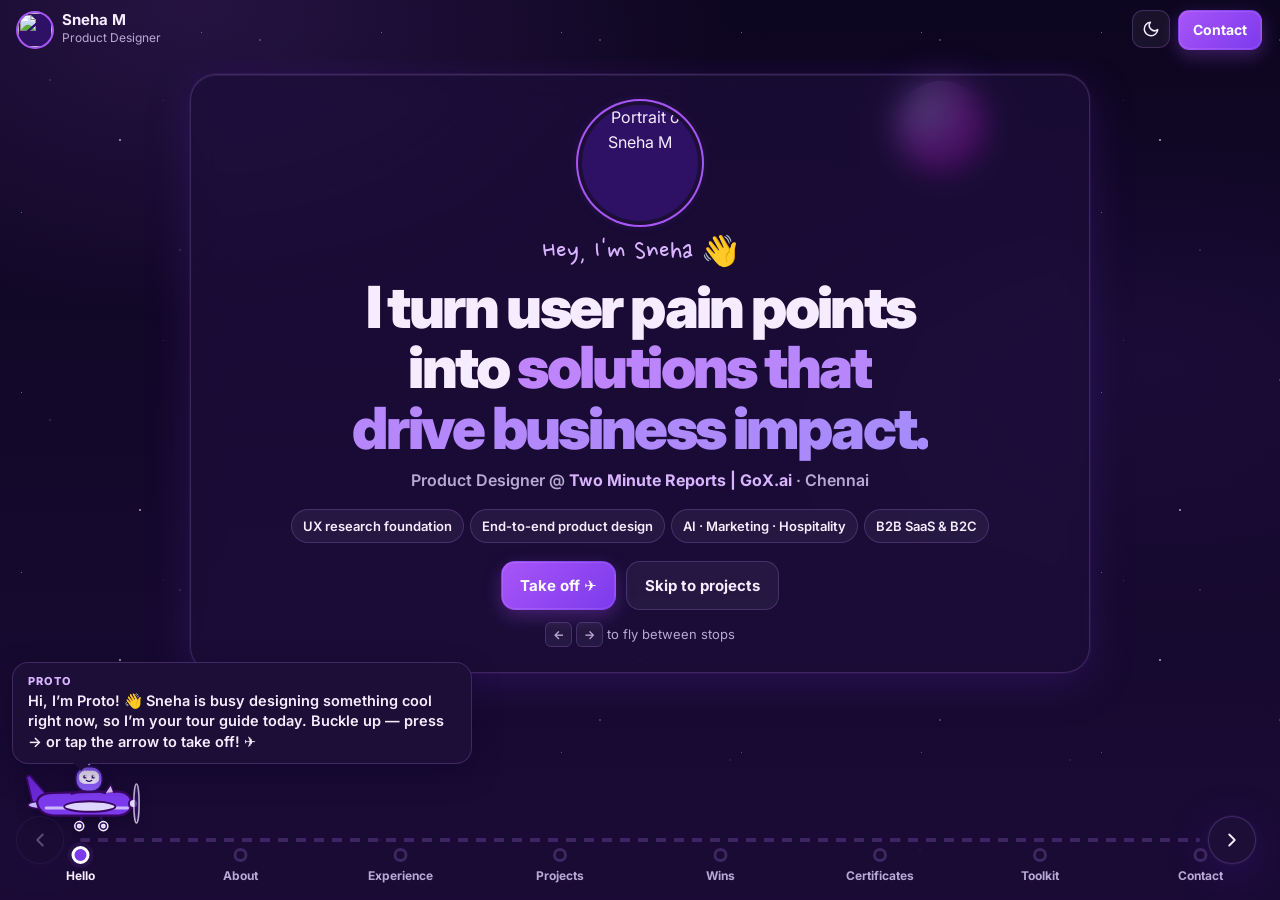
==== index.html @ 5d19bebd "Content refresh: impact headline, crisper About, process, updated metrics - Hello: new headline abou" ====
<!DOCTYPE html>
<html lang="en">
<head>
  <meta charset="UTF-8" />
  <meta name="viewport" content="width=device-width, initial-scale=1.0, viewport-fit=cover" />
  <title>Sneha M | Product Designer</title>
  <meta name="description" content="Sneha M — Product Designer at GoX.ai, Chennai. Turning user pain points into solutions that drive business impact, across B2B SaaS and B2C in AI, marketing and hospitality." />
  <meta name="keywords" content="product designer, ux designer, ux research, portfolio, Sneha M, Chennai" />
  <meta name="theme-color" content="#12072a" />
  <link rel="canonical" href="https://sneha-m.com/" />
  <meta property="og:title" content="Sneha M | Product Designer" />
  <meta property="og:description" content="Hop in — Proto will fly you through Sneha's portfolio." />
  <meta property="og:image" content="https://framerusercontent.com/images/PUOseOOuIhQYyte1bZlqY66GBYo.png" />
  <meta property="og:url" content="https://sneha-m.com/" />
  <link rel="icon" href="data:image/svg+xml,%3Csvg xmlns='http://www.w3.org/2000/svg' viewBox='0 0 64 64'%3E%3Crect width='64' height='64' rx='16' fill='%238b5cf6'/%3E%3Ctext x='50%25' y='54%25' dominant-baseline='middle' text-anchor='middle' font-family='Arial' font-weight='700' font-size='34' fill='white'%3ES%3C/text%3E%3C/svg%3E" />
  <link rel="preconnect" href="https://fonts.googleapis.com" />
  <link rel="preconnect" href="https://fonts.gstatic.com" crossorigin />
  <link href="https://fonts.googleapis.com/css2?family=Inter:wght@400;500;600;700;800;900&family=Nanum+Pen+Script&display=swap" rel="stylesheet" />
  <link rel="stylesheet" href="assets/css/flight.css" />
  <script>document.documentElement.classList.add('js');</script>
  <script src="assets/js/analytics.js"></script>
</head>
<body>
  <svg width="0" height="0" style="position:absolute" aria-hidden="true">
    <!-- Proto's head, used in the cockpit -->
    <symbol id="proto-head" viewBox="0 0 100 92">
      <line x1="50" y1="14" x2="50" y2="4" stroke="#2e1065" stroke-width="4" stroke-linecap="round"/>
      <circle cx="50" cy="5" r="5" fill="#c4b5fd" stroke="#2e1065" stroke-width="2"/>
      <rect x="12" y="14" width="76" height="70" rx="30" fill="#8b5cf6" stroke="#2e1065" stroke-width="4"/>
      <rect x="22" y="26" width="56" height="36" rx="16" fill="#f5edff"/>
      <circle cx="38" cy="43" r="6" fill="#2e1065"/><circle cx="62" cy="43" r="6" fill="#2e1065"/>
      <circle cx="40" cy="41" r="2" fill="#fff"/><circle cx="64" cy="41" r="2" fill="#fff"/>
      <path d="M42 53 Q50 59 58 53" fill="none" stroke="#2e1065" stroke-width="3.5" stroke-linecap="round"/>
      <circle cx="28" cy="54" r="4" fill="#ddd6fe" opacity=".9"/><circle cx="72" cy="54" r="4" fill="#ddd6fe" opacity=".9"/>
    </symbol>
  </svg>

  <header class="top">
    <a class="brand" href="#hello" data-go="0">
      <img src="https://framerusercontent.com/images/PUOseOOuIhQYyte1bZlqY66GBYo.png?scale-down-to=128" alt="" width="34" height="34" />
      <span><b>Sneha M</b><small>Product Designer</small></span>
    </a>
    <div class="top-actions">
      <button class="icon-btn" type="button" id="themeBtn" aria-label="Toggle light mode">
        <svg viewBox="0 0 24 24" aria-hidden="true"><path d="M21 12.8A9 9 0 1 1 11.2 3a7 7 0 0 0 9.8 9.8z"/></svg>
      </button>
      <a class="btn primary small" href="#contact" data-go="7">Contact</a>
    </div>
  </header>

  <!-- Deep-space backdrop: star layers and planets drift at different speeds as the plane travels -->
  <div class="space" aria-hidden="true">
    <div class="stars s1" id="stars1"></div>
    <div class="stars s2" id="stars2"></div>
    <div class="stars s3" id="stars3"></div>
    <div class="planets" id="planets">
      <span class="planet p1"></span><span class="planet p2"><i></i></span><span class="planet p3"></span>
      <span class="planet p4"><i></i></span><span class="planet p5"></span><span class="planet p6"></span>
    </div>
    <div class="warp" id="warp"></div>
  </div>

  <main class="stage" id="stage">
    <div class="slides" id="slides">
      <section class="slide" id="hello" data-label="Hello" data-say="Hi, I’m Proto! 👋 Sneha is busy designing something cool right now, so I’m your tour guide today. Buckle up — press → or tap the arrow to take off! ✈️" aria-label="Introduction">
        <div class="card hero">
          <img class="hero-photo" src="https://framerusercontent.com/images/PUOseOOuIhQYyte1bZlqY66GBYo.png" alt="Portrait of Sneha M" width="132" height="132" />
          <p class="hey">Hey, I'm Sneha 👋</p>
          <h1>I turn user pain points into <span>solutions that drive business impact.</span></h1>
          <p class="role">Product Designer @ <b>Two Minute Reports | GoX.ai</b> · Chennai</p>
          <ul class="chips"><li>UX research foundation</li><li>End-to-end product design</li><li>AI · Marketing · Hospitality</li><li>B2B SaaS &amp; B2C</li></ul>
          <div class="hero-cta">
            <button class="btn primary" type="button" data-go="1">Take off ✈️</button>
            <button class="btn ghost" type="button" data-go="3">Skip to projects</button>
          </div>
          <p class="howto"><kbd>←</kbd> <kbd>→</kbd> to fly between stops</p>
        </div>
      </section>

      <section class="slide" id="about" data-label="About" data-say="Story time! 📖 From a CSE grad to a product designer — here’s how Sneha got here." aria-label="About">
        <div class="card story-card">
          <p class="story-kicker">My story</p>
          <h2 id="h-about">Great products come from truly understanding the people who use them.</h2>
          <ol class="story">
            <li>
              <span class="ch-dot" aria-hidden="true">🎓</span>
              <div class="ch">
                <span class="ch-tag">The foundation · 2017 – 2023</span>
                <h3>Engineering, then the real world</h3>
                <p>I completed my <b>B.E. in Computer Science Engineering</b> at Kamaraj College of Engineering and Technology with an <b>8.25 CGPA</b>, then started my career in cybersecurity at HCL — where I learned stakeholder management, Agile delivery and systems thinking.</p>
                <div class="edu-chip"><b>B.E., Computer Science Engineering</b><span>Kamaraj College of Engineering and Technology · 2017 – 2021 · CGPA 8.25</span></div>
              </div>
            </li>
            <li class="brief">
              <span class="ch-dot" aria-hidden="true">🔍</span>
              <div class="ch">
                <span class="ch-tag">Research first · 2023</span>
                <h3>Understanding people</h3>
                <p>I began my design career in <b>UX research</b>: talking to users, uncovering pain points and learning what drives their decisions.</p>
              </div>
            </li>
            <li class="brief">
              <span class="ch-dot" aria-hidden="true">✏️</span>
              <div class="ch">
                <span class="ch-tag">Into product design · 2024</span>
                <h3>From insights to experiences</h3>
                <p>I wanted to solve the problems I uncovered, so I moved into <b>product design</b>: flows, wireframes, prototypes and continuous validation.</p>
              </div>
            </li>
            <li class="brief">
              <span class="ch-dot" aria-hidden="true">🚀</span>
              <div class="ch">
                <span class="ch-tag">Building &amp; improving · today</span>
                <h3>Finding friction, measuring impact</h3>
                <p>I build products from the ground up and improve existing ones, simplifying workflows and tracking the <b>measurable impact</b>.</p>
              </div>
            </li>
            <li class="grow">
              <span class="ch-dot" aria-hidden="true">🌱</span>
              <div class="ch">
                <span class="ch-tag">Always · still learning &amp; growing</span>
                <h3>Still learning and growing</h3>
                <p>Every project teaches me something new. I keep sharpening my craft through new tools, AI-assisted workflows and certifications — and I'm always curious about what I can learn next.</p>
              </div>
            </li>
            <li class="last brief">
              <span class="ch-dot" aria-hidden="true">🎯</span>
              <div class="ch">
                <span class="ch-tag">What drives me</span>
                <h3>End to end, close to the problem</h3>
                <p>Understanding users deeply, shaping solutions thoughtfully, and seeing ideas through until they become real products.</p>
              </div>
            </li>
          </ol>
          <div class="story-cta">
            <p>If you enjoy building products that solve meaningful problems and put users at the centre, I'd love to connect.</p>
            <button class="btn primary small" type="button" data-go="7">Let's connect →</button>
          </div>
        </div>
      </section>

      <section class="slide" id="experience" data-label="Experience" data-say="From guarding systems in cybersecurity 🛡️ to designing AI products — quite the journey, right? Tap a role to see the details." aria-label="Experience">
        <div class="card">
          <h2 id="h-exp">Experience</h2>
          <ol class="xp">
            <li class="xp-item now">
              <span class="xp-dot" aria-hidden="true"></span>
              <details class="xp-card" open>
                <summary>
                  <span class="xp-when">Oct 2024 – Present · <span data-since="2024-10"></span></span>
                  <b>Product Designer</b>
                  <span class="xp-co">Two Minute Reports | GoX.ai · Full-time</span>
                  <span class="xp-meta">Chennai, Tamil Nadu, India · On-site</span>
                  <span class="xp-sum">Leading design initiatives from research to delivery across multiple AI-powered B2B SaaS and B2C products.</span>
                  <span class="xp-toggle" aria-hidden="true"></span>
                </summary>
                <ul class="xp-list">
                  <li><b>Illustrations AI:</b> Secondary research and competitor analysis to define product direction. Designed the landing page, web app, Figma plugin and marketing creatives, helping ship the product in 5 months.</li>
                  <li><b>AI Report Creator:</b> Led end-to-end design of an AI-powered marketing hub — primary and secondary research, competitor analysis, information architecture, user flows, wireframing, prototyping and iterative testing — to build it from scratch.</li>
                  <li><b>Two Minute Reports:</b> Improved the experience and supported churn reduction through user research, experimentation, bounce-rate analysis and a redesign of the cancellation flow.</li>
                  <li><b>Make Passport Photo:</b> Driving UX strategy by analysing behaviour, drop-offs, friction points and accessibility issues, and running experiments to improve conversion, engagement and error prevention.</li>
                </ul>
                <ul class="chips"><li>User Experience (UX)</li><li>Heuristic Evaluation</li><li>User Research</li><li>Experimentation</li><li>Prototyping</li></ul>
              </details>
            </li>
            <li class="xp-item">
              <span class="xp-dot" aria-hidden="true"></span>
              <details class="xp-card">
                <summary>
                  <span class="xp-when">Sep 2023 – Oct 2024 · 1 yr 2 mos</span>
                  <b>Lucify</b>
                  <span class="xp-co">2 roles · Hospitality SaaS</span>
                  <span class="xp-meta">Delhi, India · Remote</span>
                  <span class="xp-sum">Grew from UX Researcher Intern to UX Designer, shaping the product from the ground up.</span>
                  <span class="xp-toggle" aria-hidden="true"></span>
                </summary>
                <div class="xp-role">
                  <p class="xp-role-h"><b>UX Designer</b> · Full-time · Jan 2024 – Oct 2024 · 10 mos</p>
                  <ul class="xp-list">
                    <li>Conducted primary and secondary research, documented findings, and created user flows, information architecture, and high-fidelity wireframes and prototypes.</li>
                    <li>Developed a design system for the product, ensuring consistency and scalability.</li>
                    <li>Redesigned the website, including motion design animations, to enhance engagement.</li>
                  </ul>
                </div>
                <div class="xp-role">
                  <p class="xp-role-h"><b>UX Researcher Intern</b> · Internship · Sep 2023 – Jan 2024 · 5 mos</p>
                  <ul class="xp-list">
                    <li>Conducted secondary research, user interviews and competitor analysis to uncover user needs, pain points and market trends, and synthesised findings into actionable insights.</li>
                    <li>Developed user flows and information architecture for intuitive navigation.</li>
                    <li>Designed low- and high-fidelity wireframes and interactive Figma prototypes to communicate concepts to stakeholders.</li>
                    <li>Collaborated with developers and product managers to align user needs with technical feasibility and business goals.</li>
                  </ul>
                </div>
                <ul class="chips"><li>User Experience (UX)</li><li>Heuristic Evaluation</li><li>Design Systems</li><li>Motion Design</li><li>User Interviews</li></ul>
              </details>
            </li>
            <li class="xp-item">
              <span class="xp-dot" aria-hidden="true"></span>
              <details class="xp-card">
                <summary>
                  <span class="xp-when">Nov 2021 – Jan 2023 · 1 yr 3 mos</span>
                  <b>Graduate Engineer Trainee</b>
                  <span class="xp-co">HCL Technologies · Full-time</span>
                  <span class="xp-meta">Chennai, Tamil Nadu, India · Hybrid</span>
                  <span class="xp-sum">Cybersecurity risk management, project execution and stakeholder communication for on-time delivery.</span>
                  <span class="xp-toggle" aria-hidden="true"></span>
                </summary>
                <ul class="xp-list">
                  <li>Managed and mitigated cybersecurity risks in OT environments using Microsoft Defender for IoT, improving system resilience.</li>
                  <li>Collaborated with clients, stakeholders and internal teams for seamless delivery in fast-paced settings.</li>
                  <li>Analysed and resolved complex security incidents alongside senior colleagues.</li>
                  <li>Oversaw ServiceNow ticketing, prioritising tasks to meet tight deadlines.</li>
                  <li>Wrote documentation and applied Agile practices to streamline processes and boost team efficiency.</li>
                </ul>
                <ul class="chips"><li>Agile Project Management</li><li>Collaboration</li><li>Stakeholder Management</li></ul>
              </details>
            </li>
          </ol>
        </div>
      </section>

      <section class="slide" id="projects" data-label="Projects" data-say="My favourite stop! 😍 Here’s how she works — then dive into her case studies on churn, conversion and upsell. More of her work is on Behance below." aria-label="Projects">
        <div class="card wide">
          
          <h2 id="h-proj">Projects</h2>
          <section class="process" aria-labelledby="h-proc">
            <h3 id="h-proc">How I work</h3>
            <ol class="proc">
              <li><span class="pn">1</span><b>Discover</b><small>Research and data to find the real pain points</small></li>
              <li><span class="pn">2</span><b>Define</b><small>Frame the problem and the metric that proves success</small></li>
              <li><span class="pn">3</span><b>Ideate &amp; iterate</b><small>Explore directions, test and refine</small></li>
              <li><span class="pn">4</span><b>Design &amp; prototype</b><small>The final flows, ready to ship</small></li>
              <li><span class="pn">5</span><b>Measure</b><small>Track the metric after launch</small></li>
              <li><span class="pn">6</span><b>Improve</b><small>Learn from the data and iterate</small></li>
            </ol>
            <p class="proc-loop" aria-hidden="true">↺ and repeat — every launch feeds the next discovery</p>
          </section>
          <h3 class="cs-h">Case studies</h3>
          <a class="feature" href="work/cancellation-flow.html">
            <span class="f-badge">Case study</span>
            <span class="f-art" aria-hidden="true"><span class="f-old"><i>1</i><i>2</i><i>3</i><i>4</i></span><span class="f-arrow">→</span><span class="f-new">✓</span></span>
            <span class="f-txt">
              <small>Two Minute Reports · Churn Prevention · Cancellation Flow</small>
              <b>How I turned a frustrating support-led cancellation into a self-serve experience</b>
              <span>Analysed feedback from 500+ cancelled users, found 8 churn drivers, and designed an in-app flow that learns why people leave.</span>
              <em>Read the case study →</em>
            </span>
          </a>
          <a class="feature" href="work/paid-conversion.html">
            <span class="f-badge">Case study</span>
            <span class="f-art pc" aria-hidden="true"><span class="f-pct">&lt;1%</span><span class="f-arrow">→</span><span class="f-new big">6%</span></span>
            <span class="f-txt">
              <small>MakePassportPhoto · Conversion Optimisation · Pricing &amp; Plan Selection</small>
              <b>How I redesigned plan selection so more users choose the paid plan over free</b>
              <span>Paid plan selection grew from &lt;1% to 6% and paid conversion from &lt;1% to &gt;2%, by making the paid plan's value visible at the moment of choice.</span>
              <em>Read the case study →</em>
            </span>
          </a>
          <a class="feature" href="work/download-upsell.html">
            <span class="f-badge">Case study</span>
            <span class="f-art du" aria-hidden="true"><span class="f-dl">⬇</span><span class="f-arrow">+</span><span class="f-lockbox">🔒</span></span>
            <span class="f-txt">
              <small>MakePassportPhoto · Conversion Optimisation · Upsell Design</small>
              <b>How I turned a passive download page into a high-intent upgrade moment</b>
              <span>Only 2.36% of engaged free users clicked to upgrade. I put the download first and showed the paid result — clicks rose to 6.15%.</span>
              <em>Read the case study →</em>
            </span>
          </a>
          <section class="behance" aria-labelledby="h-be">
            <div class="be-head">
              <div><span class="be-badge">Bē</span><h3 id="h-be">More work on Behance</h3><p>Case studies, landing pages and design explorations.</p></div>
              <a class="btn ghost small" href="https://www.behance.net/sneha_m14" target="_blank" rel="noopener">View profile ↗</a>
            </div>
            <div class="shots" id="shots"></div>
          </section>
        </div>
      </section>

      <section class="slide" id="achievements" data-label="Wins" data-say="Shh… she won't brag, so I will. 🏆" aria-label="Wins">
        <div class="card">
          
          <h2 id="h-ach">Achievements</h2>
          <div class="wins">
            <a href="https://www.linkedin.com/posts/sneha14m_opentonewopportunities-designhackathon-uiuxdesign-activity-7080409624671129600-iFkI" target="_blank" rel="noopener"><span class="trophy" aria-hidden="true">🥇</span><b>Winner — Design Hackathon</b><small>Nobel Transformation Hub ↗</small></a>
            <a href="https://drive.google.com/file/d/1BfENFpgX8q5tZxBSlgYKuOjqqmGcrwW2/view" target="_blank" rel="noopener"><span class="trophy" aria-hidden="true">🎨</span><b>Winner — Graphic Design Competition</b><small>Adetive Solutions Pvt. Ltd. ↗</small></a>
          </div>
        </div>
      </section>

      <section class="slide" id="certifications" data-label="Certificates" data-say="She collects certificates like I collect flight miles 📜 — all <b>9</b> are real, tap to check!" aria-label="Certificates">
        <div class="card">
          
          <h2 id="h-cert">Certifications</h2>
          <ul class="certs">
            <li><a style="--c:#0f62fe" href="https://www.credly.com/badges/405c08e3-d6cc-433b-9f37-c1b3c0017074/public_url" target="_blank" rel="noopener"><b>IBM</b><span>Enterprise Design Thinking — Team Essentials for AI</span><small>IBM · Aug 2024</small></a></li>
            <li><a style="--c:#0f62fe" href="https://www.credly.com/badges/6e40f5f9-d671-4f6c-aac5-d0db50a27cfe/linked_in_profile" target="_blank" rel="noopener"><b>IBM</b><span>Enterprise Design Thinking Practitioner</span><small>IBM · Jun 2024</small></a></li>
            <li><a style="--c:#34a853" href="https://www.coursera.org/account/accomplishments/specialization/certificate/4QNXCMT67CFF" target="_blank" rel="noopener"><b>G</b><span>Google UX Design Specialization</span><small>Coursera · Nov 2023</small></a></li>
            <li><a style="--c:#0056d2" href="https://www.coursera.org/account/accomplishments/certificate/6UJFZ3ZKRK7Z" target="_blank" rel="noopener"><b>AI</b><span>Introduction to Generative AI</span><small>Coursera · Nov 2023</small></a></li>
            <li><a style="--c:#ff6a3d" href="https://adplist.org/certifications/122568" target="_blank" rel="noopener"><b>AD</b><span>1 Mentorship Session</span><small>ADPList · Jul 2023</small></a></li>
            <li><a style="--c:#a435f0" href="https://www.udemy.com/certificate/UC-73b4b8dd-8c0a-415d-bbcc-4756e2c7f88c/" target="_blank" rel="noopener"><b>U</b><span>Motion Design with Figma</span><small>Udemy · May 2023</small></a></li>
            <li><a style="--c:#7d00ff" href="https://www.futurelearn.com/certificates/cf6zq7b" target="_blank" rel="noopener"><b>Ac</b><span>Digital Skills: User Experience</span><small>Accenture · Apr 2023</small></a></li>
            <li><a style="--c:#00a86b" href="https://api.growthschool.io/certificate/b1b756e5-8ae5-4a67-881c-f662fd1d6c5b" target="_blank" rel="noopener"><b>GS</b><span>UX Design Kickstarter Workshop</span><small>GrowthSchool · Jan 2023</small></a></li>
            <li><a style="--c:#008bdc" href="https://trainings.internshala.com/s/v/2368668/5af15928" target="_blank" rel="noopener"><b>IS</b><span>UI/UX Design</span><small>Internshala</small></a></li>
          </ul>
        </div>
      </section>

      <section class="slide" id="toolkit" data-label="Toolkit" data-say="Here's her toolbox 🧰 — the gear behind every design." aria-label="Toolkit">
        <div class="card">
          
          <h2 id="h-tool">Skills &amp; tools</h2>
          <ul class="tools">
            <li style="--c:#a259ff"><b>Fi</b>Figma</li><li style="--c:#ff7262"><b>Fj</b>FigJam</li><li style="--c:#ff61f6"><b>Xd</b>Adobe XD</li><li style="--c:#cc3131"><b>Bq</b>Balsamiq</li>
            <li style="--c:#31a8ff"><b>Ps</b>Photoshop</li><li style="--c:#f5b300"><b>Mi</b>Miro</li><li style="--c:#2684ff"><b>Ji</b>Jira</li><li style="--c:#222"><b>v0</b>v0</li><li style="--c:#d97757"><b>Cl</b>Claude</li><li style="--c:#1d4aff"><b>Ph</b>PostHog</li>
          </ul>
          <div class="skills">
            <div><span>Research</span><ul class="chips"><li>User research</li><li>Interviews</li><li>Competitor analysis</li><li>Heuristic evaluation</li><li>Usability testing</li><li>Behaviour analysis</li><li>Experimentation</li></ul></div>
            <div><span>Design</span><ul class="chips"><li>Information architecture</li><li>User flows</li><li>Wireframing</li><li>Prototyping</li><li>Design systems</li><li>Motion design</li><li>Accessibility</li></ul></div>
            <div><span>Process</span><ul class="chips"><li>Design thinking</li><li>Agile</li><li>Lean UX</li></ul></div>
          </div>
        </div>
      </section>

      <section class="slide" id="contact" data-label="Contact" data-say="Liked the flight? Drop her a line 👇 She’d love to hear what you’re building — and how she can help make it better 💜" aria-label="Contact">
        <div class="card contact">
          
          <h2 id="h-contact">Let's build something meaningful</h2>
          <p class="c-lead">If you enjoy building products that solve meaningful problems and put users at the centre, Sneha would love to connect.</p>
          <a class="mail" href="mailto:snehauxdesigner@gmail.com">snehauxdesigner@gmail.com</a>
          <div class="c-actions">
            <a class="btn primary" href="mailto:snehauxdesigner@gmail.com?subject=Hi%20Sneha%20%E2%80%94%20from%20your%20portfolio">Send an email</a>
            <button class="btn ghost" type="button" data-copy="snehauxdesigner@gmail.com">Copy email</button>
          </div>
          <ul class="socials">
            <li><a href="https://www.linkedin.com/in/sneha14m/" target="_blank" rel="noopener" style="--b:#0a66c2"><svg class="si" viewBox="0 0 24 24" aria-hidden="true"><path d="M4.98 3.5a2.5 2.5 0 1 1 0 5 2.5 2.5 0 0 1 0-5zM3 9h4v12H3zM9 9h3.8v1.7h.05c.53-1 1.84-2.05 3.78-2.05 4.05 0 4.8 2.66 4.8 6.12V21h-4v-5.5c0-1.31-.02-3-1.83-3-1.83 0-2.11 1.43-2.11 2.9V21H9z"/></svg>LinkedIn</a></li>
            <li><a href="https://www.behance.net/sneha_m14" target="_blank" rel="noopener" style="--b:#1769ff"><svg class="si" viewBox="0 0 24 24" aria-hidden="true"><path d="M8.2 11.3c.9-.4 1.5-1.2 1.5-2.4C9.7 6.6 8 6 6 6H1v12h5.2c2.1 0 4.1-1 4.1-3.4 0-1.5-.7-2.7-2.1-3.3zM3.3 8h2.3c.9 0 1.7.3 1.7 1.3s-.6 1.4-1.6 1.4H3.3zm2.5 8H3.3v-3.3h2.6c1 0 1.8.4 1.8 1.6 0 1.3-.9 1.7-1.9 1.7zM15 6.5h5v1.3h-5zm2.6 2.9c-2.6 0-4.4 1.9-4.4 4.5 0 2.7 1.7 4.5 4.4 4.5 2 0 3.4-.9 4-2.9h-2.1c-.2.7-1.1 1.1-1.8 1.1-1.4 0-2.1-.7-2.1-2.1h6.1c.1-2.8-1.4-5.1-4.1-5.1zm-2 3.6c.1-1.1.8-1.8 1.9-1.8 1.1 0 1.7.7 1.8 1.8z"/></svg>Behance</a></li>
            <li><a href="https://medium.com/@snehauxdesigner" target="_blank" rel="noopener" style="--b:#000000"><svg class="si" viewBox="0 0 24 24" aria-hidden="true"><path d="M13.5 12c0 3.6-2.9 6.5-6.5 6.5S.5 15.6.5 12 3.4 5.5 7 5.5s6.5 2.9 6.5 6.5zm7.1 0c0 3.4-1.5 6.1-3.3 6.1S14 15.4 14 12s1.5-6.1 3.3-6.1 3.3 2.7 3.3 6.1zM23.5 12c0 3-.5 5.5-1.2 5.5S21.1 15 21.1 12s.5-5.5 1.2-5.5 1.2 2.5 1.2 5.5z"/></svg>Medium</a></li>
            <li><a href="https://x.com/Sneha_m_ux" target="_blank" rel="noopener" style="--b:#000000"><svg class="si" viewBox="0 0 24 24" aria-hidden="true"><path d="M17.8 3h3.3l-7.2 8.2L22.4 21h-6.6l-5.2-6.8L4.6 21H1.3l7.7-8.8L.9 3h6.8l4.7 6.2zm-1.2 16h1.8L7.5 4.9H5.5z"/></svg>X</a></li>
            <li><a href="https://www.instagram.com/sne_deshine/" target="_blank" rel="noopener" style="--b:#e1306c"><svg class="si" viewBox="0 0 24 24" aria-hidden="true"><path d="M12 7a5 5 0 1 0 0 10 5 5 0 0 0 0-10zm0 8.2a3.2 3.2 0 1 1 0-6.4 3.2 3.2 0 0 1 0 6.4zM17.3 5.5a1.2 1.2 0 1 0 0 2.4 1.2 1.2 0 0 0 0-2.4zM12 2c-2.7 0-3 0-4.1.1C4.3 2.2 2.2 4.3 2.1 7.9 2 9 2 9.3 2 12s0 3 .1 4.1c.1 3.6 2.2 5.7 5.8 5.8 1.1.1 1.4.1 4.1.1s3 0 4.1-.1c3.6-.1 5.7-2.2 5.8-5.8.1-1.1.1-1.4.1-4.1s0-3-.1-4.1c-.1-3.6-2.2-5.7-5.8-5.8C15 2 14.7 2 12 2zm0 1.8c2.7 0 3 0 4 .1 2.6.1 3.9 1.4 4 4 .1 1 .1 1.3.1 4s0 3-.1 4c-.1 2.6-1.4 3.9-4 4-1 .1-1.3.1-4 .1s-3 0-4-.1c-2.6-.1-3.9-1.4-4-4-.1-1-.1-1.3-.1-4s0-3 .1-4c.1-2.6 1.4-3.9 4-4 1-.1 1.3-.1 4-.1z"/></svg>Instagram</a></li>
          </ul>
        </div>
      </section>
    </div>
  </main>

  <!-- Flight route: replaces the top navigation -->
  <nav class="flight" aria-label="Portfolio stops">
    <div class="bubble" id="bubble" aria-live="polite"></div>
    <button class="arrow prev" type="button" id="prevBtn" aria-label="Fly to the previous stop">
      <svg viewBox="0 0 24 24" aria-hidden="true"><path d="M15 6l-6 6 6 6"/></svg>
    </button>
    <div class="route" id="route">
      <div class="line" aria-hidden="true"><i id="progress"></i></div>
      <ol class="stops" id="stops"></ol>
      <div class="plane" id="plane" aria-hidden="true">
        <div class="plane-body"><div class="plane-tilt" id="planeTilt">
          <svg class="plane-svg" viewBox="0 0 170 100">
            <!-- contrail -->
            <path class="trail-line" d="M4 62 H30" />
            <!-- tail fin + stabiliser -->
            <path d="M22 60 L14 26 Q14 22 19 23 L44 52 Z" fill="#6d28d9" stroke="#3b0764" stroke-width="2.5" stroke-linejoin="round"/>
            <ellipse cx="34" cy="62" rx="18" ry="5" fill="#c4b5fd" stroke="#3b0764" stroke-width="2"/>
            <!-- wheels -->
            <path d="M88 76 L84 88 M112 76 L116 88" stroke="#2e1065" stroke-width="3" stroke-linecap="round"/>
            <circle cx="84" cy="90" r="6" fill="#2e1065"/><circle cx="116" cy="90" r="6" fill="#2e1065"/>
            <circle cx="84" cy="90" r="2.2" fill="#c4b5fd"/><circle cx="116" cy="90" r="2.2" fill="#c4b5fd"/>
            <!-- fuselage -->
            <path d="M28 58 Q30 46 50 46 L132 44 Q152 44 154 60 Q152 76 132 76 L50 76 Q30 74 28 58 Z" fill="#7c3aed" stroke="#3b0764" stroke-width="3"/>
            <path d="M40 66 L148 66" stroke="#ddd6fe" stroke-width="4" stroke-linecap="round" opacity=".8"/>
            <!-- cockpit opening -->
            <path d="M74 47 Q96 38 118 46" fill="none" stroke="#3b0764" stroke-width="3" stroke-linecap="round"/>
            <!-- Proto pokes out of the cockpit -->
            <svg x="74" y="4" width="46" height="44"><use href="#proto-head"/></svg>
            <!-- windscreen -->
            <path d="M118 46 L126 34 L130 45" fill="#e9d5ff" stroke="#3b0764" stroke-width="2.2" stroke-linejoin="round" opacity=".9"/>
            <!-- wing -->
            <ellipse cx="98" cy="64" rx="34" ry="7" fill="#ddd6fe" stroke="#3b0764" stroke-width="2.5"/>
            <!-- nose + propeller -->
            <circle cx="156" cy="60" r="6" fill="#ddd6fe" stroke="#3b0764" stroke-width="2.5"/>
            <g class="prop"><ellipse cx="160" cy="60" rx="3.5" ry="26" fill="#2e1065" opacity=".75"/></g>
          </svg>
        </div></div>
      </div>
    </div>
    <button class="arrow next" type="button" id="nextBtn" aria-label="Fly to the next stop">
      <svg viewBox="0 0 24 24" aria-hidden="true"><path d="M9 6l6 6-6 6"/></svg>
    </button>
  </nav>

  <div class="toast" id="toast" role="status" aria-live="polite"></div>
  <script src="assets/js/flight.js"></script>
</body>
</html>
---- assets/css/flight.css ----
/* ==========================================================================
   Sneha M — "Fly with Proto" portfolio
   ========================================================================== */

/* Glowing purple night theme (default) */
:root {
  --bg: #0d0620;
  --bg-2: #1a0b35;
  --panel: rgba(28, 14, 54, .72);
  --panel-solid: #1c0e36;
  --soft: rgba(255, 255, 255, .05);
  --ink: #f5edff;
  --muted: #b9a7d6;
  --line: rgba(192, 132, 252, .22);
  --accent: #a855f7;
  --accent-2: #7c3aed;
  --accent-ink: #d8b4fe;
  --glow: rgba(168, 85, 247, .3);
  --glow-soft: rgba(168, 85, 247, .09);
  --asphalt: #1b1030;
  --asphalt-edge: #a855f7;
  --dash: #e9d5ff;
  --trail: #c4b5fd;
  --speech-bg: rgba(168, 85, 247, .16);
  --speech-ink: #f3e8ff;
  --sign-bg: linear-gradient(135deg, #7c3aed, #6d28d9);
  --win-bg: linear-gradient(160deg, rgba(124, 58, 237, .2), rgba(255,255,255,.04));
  --photo-bg: #2e1065;
  --stars: rgba(233, 213, 255, .55);
  --shadow: 0 0 0 1px rgba(192, 132, 252, .06), 0 10px 40px rgba(76, 29, 149, .35);
  --shadow-lg: 0 24px 70px rgba(76, 29, 149, .55);
  --chrome: rgba(16, 7, 36, .72);
  --hand: "Nanum Pen Script", "Comic Sans MS", cursive;
  --ease: cubic-bezier(.2, .8, .2, 1);
  --spring: cubic-bezier(.34, 1.56, .64, 1);
  --top: 60px;
  --flight: 168px;
  color-scheme: dark;
}
/* Lavender daylight variant (theme toggle) */
:root[data-theme="light"] {
  --bg: #f6f0ff; --bg-2: #ede2ff; --panel: rgba(255, 255, 255, .82); --panel-solid: #ffffff; --soft: rgba(124, 58, 237, .05);
  --ink: #1e0b3a; --muted: #6b5a86; --line: rgba(124, 58, 237, .18); --accent: #8b5cf6; --accent-2: #7c3aed; --accent-ink: #6d28d9;
  --glow: rgba(139, 92, 246, .22); --glow-soft: rgba(139, 92, 246, .07);
  --asphalt: #2a1748; --asphalt-edge: #c4b5fd; --dash: #f3e8ff; --trail: #a78bfa;
  --speech-bg: #f3e8ff; --speech-ink: #3b0764; --win-bg: linear-gradient(160deg, #ede9fe, rgba(255,255,255,.6));
  --photo-bg: #ede9fe; --stars: rgba(139, 92, 246, .25);
  --shadow: 0 1px 2px rgba(76, 29, 149, .06), 0 10px 30px rgba(76, 29, 149, .12); --shadow-lg: 0 24px 60px rgba(76, 29, 149, .2);
  --chrome: rgba(250, 245, 255, .82); color-scheme: light;
}


* { box-sizing: border-box; }
[hidden] { display: none !important; }
html, body { margin: 0; height: 100%; }
body {
  color: var(--ink); font-family: Inter, system-ui, -apple-system, "Segoe UI", sans-serif; font-size: 16px; line-height: 1.55;
  -webkit-font-smoothing: antialiased; overflow: hidden;
  background:
    radial-gradient(1.2px 1.2px at 12% 18%, var(--stars), transparent 60%) 0 0 / 180px 180px,
    radial-gradient(1px 1px at 68% 42%, var(--stars), transparent 60%) 0 0 / 240px 240px,
    radial-gradient(60% 50% at 15% 0%, rgba(168, 85, 247, .16), transparent 70%),
    radial-gradient(50% 40% at 90% 40%, rgba(124, 58, 237, .08), transparent 70%),
    linear-gradient(180deg, var(--bg), var(--bg-2));
}
img { display: block; max-width: 100%; }
a { color: inherit; }
button { font: inherit; color: inherit; }
h1, h2, p { margin: 0; }
ul, ol { margin: 0; padding: 0; list-style: none; }
svg { width: 18px; height: 18px; fill: none; stroke: currentColor; stroke-width: 2; stroke-linecap: round; stroke-linejoin: round; flex: none; }
kbd { font: 700 12px/1 Inter, sans-serif; padding: 4px 7px; border-radius: 6px; border: 1px solid var(--line); background: var(--soft); }
:focus-visible { outline: 3px solid #c4b5fd; outline-offset: 3px; border-radius: 10px; }

.btn {
  display: inline-flex; align-items: center; justify-content: center; gap: 8px; text-decoration: none; cursor: pointer;
  font-weight: 700; font-size: 15px; padding: 12px 18px; border-radius: 14px; border: 1px solid transparent;
  transition: transform .2s var(--spring), box-shadow .2s, background .2s;
}
.btn:hover { transform: translateY(-2px); }
.btn.primary { background: linear-gradient(135deg, var(--accent), var(--accent-2)); color: #fff; box-shadow: 0 0 0 1px rgba(255,255,255,.1) inset, 0 6px 18px var(--glow); }
.btn.ghost { background: var(--soft); border-color: var(--line); }
.btn.ghost:hover { border-color: var(--accent); }
.btn.small { font-size: 14px; padding: 8px 14px; border-radius: 11px; }
.icon-btn { width: 38px; height: 38px; border-radius: 11px; border: 1px solid var(--line); background: var(--soft); display: grid; place-items: center; cursor: pointer; }

/* ---------- Header ---------- */
.top {
  position: fixed; inset: 0 0 auto; z-index: 30; height: var(--top); padding: 0 18px;
  display: flex; align-items: center; justify-content: space-between; gap: 12px;
}
.brand { display: flex; align-items: center; gap: 10px; text-decoration: none; }
.brand img { width: 34px; height: 34px; border-radius: 50%; object-fit: cover; background: var(--photo-bg); box-shadow: 0 0 0 2px var(--accent); }
.brand b { display: block; font-size: 15px; line-height: 1.1; }
.brand small { display: block; font-size: 12px; color: var(--muted); }
.top-actions { display: flex; gap: 8px; }

/* ---------- Space ---------- */
.space { position: fixed; inset: 0; z-index: 0; pointer-events: none; overflow: hidden; }
.stars { position: absolute; inset: 0; will-change: background-position; }
.s1 { background-image:
  radial-gradient(1px 1px at 20px 30px, var(--stars), transparent 70%), radial-gradient(1px 1px at 140px 90px, var(--stars), transparent 70%),
  radial-gradient(1px 1px at 80px 160px, var(--stars), transparent 70%), radial-gradient(1px 1px at 190px 200px, var(--stars), transparent 70%);
  background-size: 220px 220px; opacity: .55; }
.s2 { background-image:
  radial-gradient(1.5px 1.5px at 50px 80px, var(--stars), transparent 70%), radial-gradient(1.5px 1.5px at 260px 40px, #ddd6fe, transparent 70%),
  radial-gradient(1.5px 1.5px at 180px 250px, var(--stars), transparent 70%);
  background-size: 340px 340px; opacity: .75; }
.s3 { background-image:
  radial-gradient(2px 2px at 120px 140px, #fff, transparent 70%), radial-gradient(2.2px 2.2px at 400px 330px, #e9d5ff, transparent 70%);
  background-size: 520px 520px; }
.s3::after { content: ""; position: absolute; inset: 0; background: inherit; background-position: 260px 180px; animation: twinkle 3.2s ease-in-out infinite; }
@keyframes twinkle { 50% { opacity: .2; } }
.planets { position: absolute; left: 0; top: 0; bottom: 0; width: 1px; will-change: transform; }
.planet { position: absolute; border-radius: 50%; }
.planet i { position: absolute; left: -38%; right: -38%; top: 44%; height: 14%; border-radius: 50%; border: 2px solid rgba(240, 171, 252, .45); transform: rotate(-16deg); }
.p1 { left: 70vw; top: 9%; width: 90px; height: 90px; background: radial-gradient(circle at 32% 30%, #c4b5fd, #a21caf 60%, #4a044e); box-shadow: 0 0 40px rgba(139, 92, 246, .25); }
.p2 { left: 150vw; top: 62%; width: 54px; height: 54px; background: radial-gradient(circle at 30% 30%, #c4b5fd, #6d28d9 65%, #2e1065); }
.p3 { left: 235vw; top: 14%; width: 26px; height: 26px; background: radial-gradient(circle at 30% 30%, #ddd6fe, #8b5cf6 70%); box-shadow: 0 0 18px rgba(196, 181, 253, .35); }
.p4 { left: 330vw; top: 18%; width: 120px; height: 120px; background: radial-gradient(circle at 30% 30%, #a5b4fc, #4338ca 62%, #1e1b4b); }
.p5 { left: 420vw; top: 66%; width: 40px; height: 40px; background: radial-gradient(circle at 30% 30%, #ddd6fe, #6d28d9 70%, #500724); }
.p6 { left: 520vw; top: 10%; width: 70px; height: 70px; background: radial-gradient(circle at 30% 30%, #c4b5fd, #5b21b6 65%, #1e0b3a); }
.warp { position: absolute; inset: 0; opacity: 0; background: repeating-linear-gradient(0deg, transparent 0 22px, rgba(233, 213, 255, .18) 22px 23px, transparent 23px 61px); mask-image: linear-gradient(90deg, transparent, #000 20%, #000 80%, transparent); -webkit-mask-image: linear-gradient(90deg, transparent, #000 20%, #000 80%, transparent); }
:root[data-theme="light"] .planet { opacity: .55; }
:root[data-theme="light"] .warp { background: repeating-linear-gradient(0deg, transparent 0 22px, rgba(124, 58, 237, .14) 22px 23px, transparent 23px 61px); }

/* ---------- Stage & slides ---------- */
.stage { position: fixed; z-index: 1; left: 0; right: 0; top: var(--top); bottom: var(--flight); }
.stage { overflow: hidden; touch-action: pan-y; }
/* All sections sit side by side in one horizontal world; the camera glides along it. */
.slides { position: relative; height: 100%; will-change: transform; }
.slide {
  position: absolute; top: 0; bottom: 0; left: calc(var(--k) * 100vw); width: 100vw; display: flex; justify-content: center; align-items: flex-start;
  padding: 14px 18px 96px; overflow-y: auto; overscroll-behavior: contain; scrollbar-width: thin; scrollbar-color: var(--line) transparent;
}
.slide > .card { margin: auto 0; }
.card {
  position: relative; width: min(900px, 100%); background: var(--panel); border: 1px solid var(--line); border-radius: 26px;
  padding: 26px 28px 28px; box-shadow: var(--shadow), inset 0 1px 0 rgba(255,255,255,.06);
  backdrop-filter: blur(14px) saturate(140%); -webkit-backdrop-filter: blur(14px) saturate(140%);
}
.card h2 { font-size: clamp(26px, 3.4vw, 36px); letter-spacing: -.03em; margin: 0 0 14px; width: fit-content;
  background: linear-gradient(90deg, var(--ink), var(--accent-ink)); -webkit-background-clip: text; background-clip: text; color: transparent; }
.chips { display: flex; flex-wrap: wrap; gap: 6px; }
.chips li { font-size: 13px; font-weight: 600; padding: 6px 11px; border-radius: 999px; background: var(--soft); border: 1px solid var(--line); }

/* No JS: show every section in a normal scrolling page */
html:not(.js) body { overflow: auto; }
html:not(.js) .stage, html:not(.js) .slides { position: static; }
html:not(.js) .slide { position: static; opacity: 1; visibility: visible; transform: none; overflow: visible; padding: 80px 16px 0; }
html:not(.js) .flight { display: none; }

/* Hero */
.hero { text-align: center; display: grid; justify-items: center; gap: 10px; padding-top: 30px; }
.hero-photo { width: 116px; height: 116px; border-radius: 50%; object-fit: cover; background: var(--photo-bg); box-shadow: 0 0 0 4px var(--panel-solid), 0 0 0 6px var(--accent), 0 0 14px var(--glow); }
.hey { font-family: var(--hand); font-size: 30px; color: var(--accent-ink); line-height: 1; margin-top: 6px; }
.hero h1 { font-size: clamp(32px, 5.4vw, 58px); line-height: 1.04; letter-spacing: -.045em; font-weight: 900; max-width: 720px; text-wrap: balance; }
.hero h1 span { background: linear-gradient(90deg, #c084fc, #a78bfa); -webkit-background-clip: text; background-clip: text; color: transparent; }
:root[data-theme="light"] .hero h1 span { background: linear-gradient(90deg, #6d28d9, #6d28d9); -webkit-background-clip: text; background-clip: text; }
.role { color: var(--muted); font-weight: 600; }
.role b { color: var(--accent-ink); }
.hero .chips { justify-content: center; margin: 6px 0 8px; }
.hero-cta { display: flex; flex-wrap: wrap; justify-content: center; gap: 10px; }
.howto { color: var(--muted); font-size: 13px; margin-top: 4px; }

/* ---------- Flight route (bottom) ---------- */
.flight {
  position: fixed; z-index: 20; left: 0; right: 0; bottom: 0; height: var(--flight);
  display: grid; grid-template-columns: 56px 1fr 56px; align-items: end; gap: 8px; padding: 0 16px max(14px, env(safe-area-inset-bottom));
  background: linear-gradient(180deg, transparent, color-mix(in srgb, var(--bg-2) 92%, transparent) 45%);
}
.arrow {
  width: 48px; height: 48px; margin-bottom: 22px; border-radius: 50%; border: 1px solid var(--line); cursor: pointer;
  display: grid; place-items: center; background: var(--panel-solid); color: var(--ink);
  box-shadow: var(--shadow); transition: transform .2s var(--spring), background .2s, opacity .2s;
}
.arrow svg { width: 22px; height: 22px; }
.arrow:hover:not(:disabled) { transform: scale(1.08); background: linear-gradient(135deg, var(--accent), var(--accent-2)); color: #fff; }
.arrow:disabled { opacity: .3; cursor: default; }
.arrow.next.nudge { animation: nudge 1.6s ease-in-out infinite; }
@keyframes nudge { 50% { transform: translateX(5px); box-shadow: 0 0 0 6px var(--glow-soft); } }
.route { position: relative; height: 100%; }
.line { position: absolute; left: 0; right: 0; bottom: 44px; height: 4px; border-radius: 4px; background: repeating-linear-gradient(90deg, var(--line) 0 10px, transparent 10px 18px); }
.line i { position: absolute; left: 0; top: 0; bottom: 0; width: 100%; border-radius: 4px; background: linear-gradient(90deg, var(--accent), var(--accent-2)); transform-origin: left; transform: scaleX(0); box-shadow: 0 0 8px var(--glow); }
.stops { position: absolute; left: 0; right: 0; bottom: 0; height: 60px; }
.stop {
  position: absolute; bottom: 0; transform: translateX(-50%); display: grid; justify-items: center; gap: 4px;
  border: 0; background: none; cursor: pointer; padding: 0 2px; color: var(--muted); font-size: 12px; font-weight: 700; white-space: nowrap;
}
.stop i { width: 14px; height: 14px; margin-bottom: 1px; border-radius: 50%; background: var(--bg-2); border: 3px solid var(--line); transition: .3s var(--ease); }
.stop span { transition: color .2s; }
.stop:hover { color: var(--ink); }
.stop.done i { border-color: var(--accent); background: var(--accent); }
.stop.here { color: var(--ink); }
.stop.here i { width: 18px; height: 18px; margin-bottom: -1px; border-color: #fff; background: var(--accent-2); box-shadow: 0 0 0 4px var(--glow-soft); }

/* Plane */
.plane { position: absolute; left: 0; bottom: 52px; width: 0; height: 0; z-index: 2; will-change: transform; }
.plane-body { position: absolute; left: -64px; bottom: 0; width: 128px; height: 76px; transform-origin: 50% 70%; animation: hover 3.2s ease-in-out infinite; }
.plane-tilt { width: 100%; height: 100%; transform-origin: 50% 70%; }
.plane.moving .plane-body { animation-play-state: paused; }
.plane-svg { width: 100%; height: 100%; overflow: visible; filter: drop-shadow(0 6px 6px rgba(10, 0, 30, .35)); transition: transform .35s var(--ease); }
.plane.left .plane-svg { transform: scaleX(-1); }
.prop { transform-origin: 160px 60px; animation: spin .14s linear infinite; }
@keyframes spin { 50% { transform: scaleY(.15); } }
@keyframes hover { 50% { transform: translateY(-2px); } }
.trail-line { stroke: var(--trail); stroke-width: 3; stroke-dasharray: 6 6; opacity: 0; }
.plane.moving .trail-line { opacity: .7; animation: dash .4s linear infinite; }
@keyframes dash { to { stroke-dashoffset: -12; } }

/* Proto's speech bubble */
.bubble {
  position: absolute; z-index: 3; left: 0; bottom: 136px; width: max-content; max-width: min(460px, calc(100vw - 32px));
  padding: 11px 15px; border-radius: 16px; font-size: 14.5px; font-weight: 600; line-height: 1.4;
  background: var(--panel-solid); color: var(--ink); border: 1px solid var(--line); box-shadow: 0 10px 28px rgba(10, 0, 40, .35);
  transition: opacity .3s, transform .4s var(--spring); opacity: 0; transform: translateY(8px) scale(.96);
}
.bubble.show { opacity: 1; transform: none; }
.bubble::after { content: ""; position: absolute; left: var(--tail, 50%); top: 100%; margin-left: -8px; border: 8px solid transparent; border-top-color: var(--panel-solid); }
.bubble b { color: var(--accent-ink); }
.bubble .who { display: block; font-size: 11px; font-weight: 800; letter-spacing: .08em; text-transform: uppercase; color: var(--accent-ink); margin-bottom: 2px; }

.toast { position: fixed; left: 50%; top: 70px; z-index: 90; transform: translate(-50%, -10px); opacity: 0; pointer-events: none; background: linear-gradient(135deg, #7c3aed, #6d28d9); color: #fff; font-weight: 700; font-size: 14px; padding: 10px 16px; border-radius: 12px; box-shadow: 0 8px 24px rgba(20, 0, 60, .35); transition: opacity .3s, transform .3s var(--ease); }
.toast.show { opacity: 1; transform: translate(-50%, 0); }


/* About */
.quote { font-size: clamp(19px, 2.3vw, 23px); font-weight: 800; letter-spacing: -.02em; line-height: 1.3; margin-bottom: 16px; }
.steps { display: grid; grid-template-columns: repeat(3, 1fr); gap: 10px; margin-bottom: 16px; }
.steps li { display: grid; gap: 4px; padding: 14px; border-radius: 18px; background: var(--soft); border: 1px solid var(--line); }
.s-ico { width: 44px; height: 44px; border-radius: 13px; display: grid; place-items: center; font-size: 21px; background: var(--c); margin-bottom: 4px; }
.steps b { font-size: 15.5px; }
.steps small { color: var(--muted); font-size: 13.5px; line-height: 1.4; }

/* Education */
.edu { display: flex; gap: 14px; align-items: center; padding: 16px; border-radius: 18px; background: var(--soft); border: 1px solid var(--line); margin-bottom: 12px; }
.edu-ico { font-size: 34px; }
.edu b { display: block; font-size: 17px; }
.edu span:not(.edu-ico) { display: block; font-weight: 500; }
.edu small { color: var(--muted); }
.medals { display: grid; grid-template-columns: repeat(3, 1fr); gap: 10px; }
.medals li { display: grid; gap: 2px; justify-items: start; padding: 14px; border-radius: 18px; border: 1.5px dashed var(--line); }
.medals span { font-size: 28px; line-height: 1; margin-bottom: 4px; }
.medals b { font-size: 14.5px; line-height: 1.3; }
.medals small { color: var(--muted); font-size: 13px; line-height: 1.35; }

/* Experience */
.jobs { display: grid; gap: 12px; position: relative; padding-left: 26px; }
.jobs::before { content: ""; position: absolute; left: 7px; top: 10px; bottom: 10px; width: 3px; border-radius: 3px; background: repeating-linear-gradient(var(--line) 0 8px, transparent 8px 14px); }
.jobs li { position: relative; display: grid; gap: 1px; padding: 14px 16px; border-radius: 18px; background: var(--soft); border: 1px solid var(--line); }
.jobs li::before { content: ""; position: absolute; left: -26px; top: 18px; width: 17px; height: 17px; border-radius: 50%; background: var(--panel); border: 3px solid var(--muted); }
.jobs li.now::before { background: var(--accent); border-color: var(--accent); box-shadow: 0 0 0 5px color-mix(in srgb, var(--accent) 22%, transparent); }
.jobs li.now { border-color: color-mix(in srgb, var(--accent) 40%, var(--line)); background: linear-gradient(135deg, color-mix(in srgb, var(--accent) 9%, var(--panel)), var(--soft)); }
.when { font-size: 12.5px; font-weight: 800; color: var(--accent-ink); }
.jobs b { font-size: 17px; letter-spacing: -.01em; }
.co { font-weight: 600; font-size: 14.5px; }
.jobs small { color: var(--muted); font-size: 14px; line-height: 1.45; margin-top: 4px; }

/* Projects */
.projects { display: grid; grid-template-columns: 1fr 1fr; gap: 10px; }
.proj { border-radius: 18px; background: var(--soft); border: 1px solid var(--line); overflow: hidden; transition: transform .25s var(--spring), box-shadow .25s, border-color .2s; }
.proj:first-child { grid-column: 1 / -1; }
.proj:hover { transform: translateY(-3px); box-shadow: var(--shadow); border-color: color-mix(in srgb, var(--c1) 45%, var(--line)); }
.proj[open] { border-color: color-mix(in srgb, var(--c1) 45%, var(--line)); box-shadow: var(--shadow); }
.proj summary { list-style: none; cursor: pointer; display: flex; gap: 14px; align-items: center; padding: 12px; }
.proj summary::-webkit-details-marker { display: none; }
.p-art { position: relative; flex: none; width: 84px; height: 84px; border-radius: 16px; overflow: hidden; display: grid; place-items: center; background: linear-gradient(135deg, var(--c1), var(--c2)); box-shadow: 0 8px 18px color-mix(in srgb, var(--c1) 30%, transparent); }
.proj:first-child .p-art { width: 120px; height: 96px; }
.p-txt small { display: block; font-size: 11.5px; font-weight: 800; color: var(--accent-ink); }
.p-txt b { display: block; font-size: 17px; letter-spacing: -.01em; line-height: 1.25; }
.p-txt span { display: block; font-size: 14px; color: var(--muted); line-height: 1.4; }
.p-txt::after { content: "Tap for details ↓"; display: block; margin-top: 4px; font-size: 12.5px; font-weight: 700; color: var(--accent-ink); }
.proj[open] .p-txt::after { content: "Close ↑"; }
.proj ul { display: grid; gap: 5px; padding: 0 16px 16px 112px; color: var(--muted); font-size: 14.5px; animation: drop .35s var(--ease); }
.proj:first-child ul { padding-left: 148px; }
.proj li { position: relative; padding-left: 16px; }
.proj li::before { content: ""; position: absolute; left: 0; top: .6em; width: 7px; height: 7px; border-radius: 50%; background: var(--c1); }
@keyframes drop { from { opacity: 0; transform: translateY(-6px); } }
.bars { display: flex; align-items: end; gap: 5px; width: 60%; height: 55%; }
.bars i { flex: 1; height: var(--h); background: #fff; border-radius: 4px 4px 1px 1px; opacity: .9; }
.bars i:nth-child(odd) { opacity: .55; }
.proj:hover .bars i { animation: wave .9s ease-in-out infinite alternate; }
.proj:hover .bars i:nth-child(2) { animation-delay: .1s; } .proj:hover .bars i:nth-child(3) { animation-delay: .2s; } .proj:hover .bars i:nth-child(4) { animation-delay: .3s; }
@keyframes wave { to { transform: scaleY(.6); transform-origin: bottom; } }
.blob { position: absolute; width: 60%; aspect-ratio: 1; border-radius: 50%; left: -10%; top: -10%; background: radial-gradient(circle at 30% 30%, #c4b5fd, #7c3aed); transition: transform .8s var(--ease); }
.blob.two { left: auto; top: auto; right: -12%; bottom: -14%; width: 50%; background: radial-gradient(circle at 30% 30%, #7ef0ff, #3a7bff); }
.proj:hover .blob { transform: translate(14%, 12%); } .proj:hover .blob.two { transform: translate(-14%, -12%); }
.flow { display: flex; gap: 4px; align-items: center; }
.flow i { width: 18px; height: 18px; border-radius: 6px; background: #fff; font-style: normal; font-size: 11px; display: grid; place-items: center; color: #fff; }
.flow i.h { background: #8b5cf6; animation: beat 1.4s ease-in-out infinite; }
@keyframes beat { 15% { transform: scale(1.2); } 30% { transform: none; } }
.photo-ico { width: 38%; aspect-ratio: 35 / 45; border-radius: 5px; background: radial-gradient(circle at 50% 38%, #c4b5fd 0 22%, transparent 23%), radial-gradient(ellipse at 50% 110%, #7c3aed 0 45%, transparent 46%), #f5f3ff; box-shadow: 0 0 0 3px rgba(255,255,255,.6); }
.sw { display: flex; gap: 4px; }
.sw i { width: 14px; height: 14px; border-radius: 4px; background: #a5b4fc; transition: transform .3s var(--spring); }
.sw i:nth-child(2) { background: #a78bfa; } .sw i:nth-child(3) { background: #34d399; }
.proj:hover .sw i:nth-child(2) { transform: translateY(-6px); }
.sub { font-weight: 800; font-size: 14px; margin: 20px 0 10px; color: var(--muted); }
.shots { display: flex; gap: 10px; overflow-x: auto; scroll-snap-type: x mandatory; padding-bottom: 8px; }
.shot { flex: none; width: 160px; scroll-snap-align: start; text-decoration: none; border-radius: 12px; overflow: hidden; background: var(--soft); border: 1px solid var(--line); transition: transform .2s var(--spring); }
.shot:hover { transform: translateY(-3px); }
.shot .thumb { aspect-ratio: 4 / 3; background: linear-gradient(135deg, var(--photo-bg), var(--soft)); }
.shot img { width: 100%; height: 100%; object-fit: cover; }
.shot b { display: block; font-size: 13px; padding: 8px 10px 9px; line-height: 1.25; }

/* Achievements */
.wins { display: grid; grid-template-columns: 1fr 1fr; gap: 10px; }
.wins a { display: grid; gap: 2px; justify-items: start; padding: 18px; border-radius: 18px; text-decoration: none; background: var(--win-bg); border: 1px solid var(--line); transition: transform .25s var(--spring), box-shadow .25s; }
.wins a:hover { transform: translateY(-4px) rotate(-.5deg); box-shadow: var(--shadow); }
.trophy { font-size: 36px; line-height: 1; margin-bottom: 6px; }
.wins b { font-size: 16px; }
.wins small { color: var(--muted); font-size: 13.5px; }

/* Certifications */
.certs { display: grid; grid-template-columns: repeat(3, 1fr); gap: 8px; }
.certs a { display: grid; grid-template-columns: 40px 1fr; column-gap: 10px; align-items: center; height: 100%; padding: 10px 12px; border-radius: 14px; background: var(--soft); border: 1px solid var(--line); text-decoration: none; transition: border-color .2s, transform .2s var(--spring); }
.certs a:hover { border-color: var(--c); transform: translateY(-2px); }
.certs a b { grid-row: span 2; width: 40px; height: 40px; border-radius: 50%; display: grid; place-items: center; background: var(--c); color: #fff; font-size: 12px; font-weight: 900; }
.certs span { font-size: 13.5px; font-weight: 650; line-height: 1.3; }
.certs small { color: var(--muted); font-size: 12px; }

/* Toolkit */
.tools { display: grid; grid-template-columns: repeat(5, 1fr); gap: 6px; margin-bottom: 16px; }
.tools li { display: grid; justify-items: center; gap: 6px; font-size: 12px; font-weight: 600; color: var(--muted); text-align: center; transition: transform .3s var(--spring); }
.tools li:hover { transform: translateY(-4px) scale(1.06); }
.tools b { width: 50px; height: 50px; border-radius: 15px; display: grid; place-items: center; color: #fff; font-size: 16px; font-weight: 900; background: var(--c); box-shadow: 0 8px 16px color-mix(in srgb, var(--c) 35%, transparent); }
.skills { display: grid; gap: 10px; }
.skills > div > span { display: block; font-size: 12px; font-weight: 800; letter-spacing: .1em; text-transform: uppercase; color: var(--muted); margin-bottom: 6px; }

/* Contact */
.contact { display: grid; justify-items: start; gap: 14px; }
.contact h2 { margin-bottom: 0; }
.c-lead { color: var(--muted); font-size: 17px; }
.mail { font-size: clamp(21px, 4vw, 34px); font-weight: 900; letter-spacing: -.03em; color: var(--accent); text-decoration: none; word-break: break-all; }
.mail:hover { text-decoration: underline; }
.c-actions, .socials { display: flex; flex-wrap: wrap; gap: 8px; }
.socials a { display: block; text-decoration: none; font-weight: 700; font-size: 14px; padding: 9px 14px; border-radius: 12px; background: var(--soft); border: 1px solid var(--line); transition: transform .2s var(--spring), border-color .2s; }
.socials a:hover { transform: translateY(-2px); border-color: var(--accent); }



/* Inner content tweaks for the purple theme */
.steps li, .edu, .jobs li, .proj, .certs a, .shot, .socials a { background: var(--soft); border-color: var(--line); }
.jobs li.now { background: linear-gradient(135deg, color-mix(in srgb, var(--accent) 18%, transparent), var(--soft)); }
.jobs li.now::before { box-shadow: 0 0 0 5px var(--glow-soft); }
.jobs li::before { background: var(--panel-solid); }
.when { color: var(--accent-ink); }
.medals li { border-color: var(--line); }
.proj:hover, .proj[open] { box-shadow: 0 8px 22px color-mix(in srgb, var(--c1) 18%, transparent); }
.p-art { box-shadow: 0 6px 14px color-mix(in srgb, var(--c1) 28%, transparent); }
.tools b { box-shadow: 0 6px 12px color-mix(in srgb, var(--c) 28%, transparent); }
.mail { background: linear-gradient(90deg, #c084fc, #a78bfa); -webkit-background-clip: text; background-clip: text; color: transparent; }
:root[data-theme="light"] .mail { background: linear-gradient(90deg, #6d28d9, #6d28d9); -webkit-background-clip: text; background-clip: text; }

@media (max-width: 860px) {
  .steps, .medals { grid-template-columns: 1fr; }
  .steps li { grid-template-columns: 44px 1fr; column-gap: 12px; align-items: center; }
  .s-ico { grid-row: span 2; margin: 0; }
  .medals li { grid-template-columns: 36px 1fr; column-gap: 10px; align-items: center; }
  .medals span { grid-row: span 2; margin: 0; }
  .projects, .wins { grid-template-columns: 1fr; }
  .certs { grid-template-columns: 1fr 1fr; }
  .tools { grid-template-columns: repeat(4, 1fr); row-gap: 12px; }
}
@media (max-width: 640px) {
  :root { --top: 56px; --flight: 140px; }
  .top { padding: 0 12px; }
  .card { padding: 18px 16px 20px; border-radius: 20px; }
  .slide { padding: 8px 12px 110px; }
  .certs { grid-template-columns: 1fr; }
  .proj ul, .proj:first-child ul { padding: 0 14px 14px; }
  .p-art, .proj:first-child .p-art { width: 64px; height: 64px; }
  .hero { padding-top: 22px; }
  .hero-photo { width: 92px; height: 92px; }
  .howto { display: none; }
  .flight { grid-template-columns: 40px 1fr 40px; gap: 4px; padding: 0 8px max(10px, env(safe-area-inset-bottom)); }
  .arrow { width: 40px; height: 40px; margin-bottom: 24px; }
  .stop span { position: absolute; top: 100%; opacity: 0; pointer-events: none; }
  .stop.here span { top: auto; opacity: 1; padding: 2px 8px; border-radius: 999px; background: var(--panel-solid); border: 1px solid var(--line); position: relative; z-index: 1; }
  .stop { font-size: 11.5px; }
  .plane-body { left: -44px; width: 88px; height: 52px; }
  .bubble { bottom: 110px; font-size: 13.5px; padding: 10px 12px; }
}
@media (max-height: 640px) and (min-width: 641px) { :root { --flight: 150px; } .bubble { bottom: 122px; } }

@media (prefers-reduced-motion: reduce) {
  *, *::before, *::after { animation-duration: .001ms !important; animation-iteration-count: 1 !important; transition-duration: .001ms !important; transition-delay: 0s !important; }
}

/* Featured case study card (Projects stop) */
.feature {
  display: grid; grid-template-columns: 170px 1fr; gap: 18px; align-items: center; position: relative; margin-bottom: 12px;
  padding: 14px; border-radius: 20px; text-decoration: none; border: 1px solid color-mix(in srgb, var(--accent) 45%, var(--line));
  background: linear-gradient(135deg, rgba(168, 85, 247, .2), rgba(124, 58, 237, .08)); transition: transform .3s var(--spring), box-shadow .3s;
}
.feature:hover { transform: translateY(-3px); box-shadow: 0 10px 28px var(--glow-soft); }
.f-badge { position: absolute; top: 12px; right: 12px; font-size: 11px; font-weight: 800; letter-spacing: .08em; text-transform: uppercase; padding: 4px 9px; border-radius: 999px; background: linear-gradient(135deg, var(--accent), var(--accent-2)); color: #fff; }
.f-art { height: 110px; border-radius: 14px; display: flex; align-items: center; justify-content: center; gap: 8px; background: linear-gradient(135deg, #4f46e5, #a855f7); }
.f-old { display: grid; grid-template-columns: 1fr 1fr; gap: 4px; }
.f-old i { width: 22px; height: 22px; border-radius: 6px; display: grid; place-items: center; font-style: normal; font-size: 11px; font-weight: 800; background: rgba(255,255,255,.25); color: #fff; }
.f-arrow { color: #fff; font-weight: 900; }
.f-new { width: 40px; height: 40px; border-radius: 12px; display: grid; place-items: center; font-weight: 900; font-size: 20px; background: #fff; color: #6d28d9; box-shadow: 0 6px 16px rgba(0,0,0,.25); }
.f-txt { display: grid; gap: 4px; padding-right: 70px; }
.f-txt small { font-size: 11.5px; font-weight: 800; color: var(--accent-ink); }
.f-txt b { font-size: 18px; line-height: 1.3; letter-spacing: -.01em; }
.f-txt span { font-size: 14px; color: var(--muted); line-height: 1.45; }
.f-txt em { font-style: normal; font-weight: 800; font-size: 14px; color: var(--accent-ink); margin-top: 2px; }
@media (max-width: 600px) { .feature { grid-template-columns: 1fr; } .f-art { height: 90px; } .f-txt { padding-right: 0; } .f-badge { top: 22px; right: 22px; } }
.f-art.pc { background: linear-gradient(135deg, #5b21b6, #a78bfa); }
.f-pct { font-size: 15px; font-weight: 900; color: rgba(255,255,255,.75); }
.f-new.big { width: auto; padding: 0 10px; font-size: 18px; color: #5b21b6; }
.f-art.sb { background: linear-gradient(135deg, #2e1065, #7c3aed); }
.f-shuttle { font-size: 44px; filter: drop-shadow(0 6px 10px rgba(0,0,0,.35)); }
.f-art.du { background: linear-gradient(135deg, #4c1d95, #8b5cf6); }
.f-dl { width: 40px; height: 40px; border-radius: 12px; display: grid; place-items: center; font-size: 20px; font-weight: 900; background: #fff; color: #5b21b6; box-shadow: 0 6px 16px rgba(0,0,0,.25); }
.f-lockbox { width: 40px; height: 40px; border-radius: 12px; display: grid; place-items: center; font-size: 18px; background: rgba(255,255,255,.22); backdrop-filter: blur(2px); }

/* ---------- About: story chapters ---------- */
.story-card h2 { font-size: clamp(22px, 2.8vw, 30px); line-height: 1.25; max-width: 720px; }
.story-kicker { font-family: var(--hand); font-size: 26px; line-height: 1; color: var(--accent-ink); margin-bottom: 6px; }
.story { position: relative; display: grid; gap: 4px; margin-top: 6px; }
.story li { position: relative; display: grid; grid-template-columns: 44px 1fr; gap: 14px; }
.story li:not(.last)::before { content: ""; position: absolute; left: 21px; top: 44px; bottom: -8px; width: 2px; background: linear-gradient(var(--accent), color-mix(in srgb, var(--accent) 20%, transparent)); }
.ch-dot { position: relative; z-index: 1; width: 44px; height: 44px; border-radius: 14px; display: grid; place-items: center; font-size: 20px; background: var(--panel-solid); border: 1.5px solid color-mix(in srgb, var(--accent) 55%, var(--line)); box-shadow: 0 0 0 4px var(--glow-soft); }
.ch { padding: 6px 0 20px; }
.ch-tag { font-size: 11.5px; font-weight: 800; letter-spacing: .1em; text-transform: uppercase; color: var(--accent-ink); }
.ch h3 { font-size: 18px; letter-spacing: -.01em; margin: 2px 0 6px; }
.ch p { color: var(--muted); font-size: 15.5px; line-height: 1.6; }
.ch p b { color: var(--ink); font-weight: 700; }
.edu-chip { display: grid; gap: 2px; margin-top: 12px; padding: 12px 14px; border-radius: 14px; background: var(--soft); border: 1px solid var(--line); }
.edu-chip b { font-size: 14.5px; }
.edu-chip span { font-size: 13px; color: var(--muted); }
.story-cta { display: flex; flex-wrap: wrap; align-items: center; justify-content: space-between; gap: 12px; padding: 16px 18px; border-radius: 18px; background: linear-gradient(135deg, rgba(168, 85, 247, .2), rgba(124, 58, 237, .08)); border: 1px solid var(--line); }
.story-cta p { font-weight: 600; max-width: 560px; }
@media (max-width: 600px) { .story li { grid-template-columns: 36px 1fr; gap: 10px; } .ch-dot { width: 36px; height: 36px; font-size: 17px; border-radius: 11px; } .story li:not(.last)::before { left: 17px; top: 36px; } }

/* ---------- Experience: expandable timeline ---------- */
.xp { display: grid; gap: 12px; }
.xp-item { position: relative; display: grid; grid-template-columns: 22px 1fr; gap: 14px; }
.xp-item:not(:last-child)::before { content: ""; position: absolute; left: 10px; top: 26px; bottom: -14px; width: 2px; background: repeating-linear-gradient(var(--line) 0 6px, transparent 6px 11px); }
.xp-dot { position: relative; z-index: 1; width: 22px; height: 22px; margin-top: 18px; border-radius: 50%; background: var(--panel-solid); border: 3px solid var(--muted); }
.xp-item.now .xp-dot { background: var(--accent); border-color: var(--accent); box-shadow: 0 0 0 5px var(--glow-soft); }
.xp-card { border-radius: 18px; background: var(--soft); border: 1px solid var(--line); transition: border-color .2s, box-shadow .2s; }
.xp-item.now .xp-card { border-color: color-mix(in srgb, var(--accent) 40%, var(--line)); background: linear-gradient(135deg, color-mix(in srgb, var(--accent) 12%, transparent), var(--soft)); }
.xp-card[open] { box-shadow: 0 8px 24px var(--glow-soft); }
.xp-card summary { position: relative; list-style: none; cursor: pointer; display: grid; gap: 1px; padding: 14px 56px 14px 16px; }
.xp-card summary::-webkit-details-marker { display: none; }
.xp-when { font-size: 12.5px; font-weight: 800; color: var(--accent-ink); }
.xp-card summary > b { font-size: 17px; letter-spacing: -.01em; }
.xp-co { font-weight: 600; font-size: 14.5px; }
.xp-meta { font-size: 13px; color: var(--muted); }
.xp-sum { margin-top: 6px; font-size: 14.5px; color: var(--muted); line-height: 1.45; }
.xp-toggle { position: absolute; right: 14px; top: 16px; width: 30px; height: 30px; border-radius: 50%; background: var(--panel-solid); border: 1px solid var(--line); transition: transform .3s var(--ease); }
.xp-toggle::before, .xp-toggle::after { content: ""; position: absolute; left: 50%; top: 50%; width: 12px; height: 2px; border-radius: 2px; background: var(--ink); transform: translate(-50%, -50%); }
.xp-toggle::after { transform: translate(-50%, -50%) rotate(90deg); transition: transform .3s var(--ease); }
.xp-card[open] .xp-toggle::after { transform: translate(-50%, -50%) rotate(0); }
.xp-card > :not(summary) { margin: 0 16px; }
.xp-card > .chips { margin: 12px 16px 16px; }
.xp-list { display: grid; gap: 8px; padding-top: 12px; border-top: 1px dashed var(--line); animation: rise .4s var(--ease); }
.xp-list li { position: relative; padding-left: 16px; font-size: 14.5px; color: var(--muted); line-height: 1.5; }
.xp-list li::before { content: ""; position: absolute; left: 2px; top: .62em; width: 6px; height: 6px; border-radius: 2px; transform: rotate(45deg); background: var(--accent); }
.xp-list b { color: var(--ink); }
.xp-role + .xp-role { margin-top: 14px; }
.xp-role-h { font-size: 13.5px; color: var(--muted); margin-bottom: 0; padding-top: 12px; border-top: 1px dashed var(--line); }
.xp-role-h b { color: var(--ink); font-size: 15px; }
.xp-role .xp-list { border-top: 0; padding-top: 8px; }
.bubble.show.hush { opacity: 0; transform: translateY(8px) scale(.96); pointer-events: none; }

/* Behance grid */
.behance { margin-top: 18px; padding: 18px; border-radius: 22px; border: 1px solid color-mix(in srgb, var(--accent) 40%, var(--line)); background: linear-gradient(160deg, rgba(168, 85, 247, .16), var(--soft)); }
.be-head { display: flex; flex-wrap: wrap; align-items: center; justify-content: space-between; gap: 12px; margin-bottom: 14px; }
.be-head > div { display: grid; grid-template-columns: auto 1fr; column-gap: 12px; align-items: center; }
.be-badge { grid-row: span 2; width: 44px; height: 44px; border-radius: 12px; display: grid; place-items: center; font-weight: 900; font-size: 18px; color: #fff; background: #1769ff; }
.be-head h3 { margin: 0; font-size: 18px; }
.be-head p { margin: 0; font-size: 13.5px; color: var(--muted); }
.behance .shots { display: grid; grid-template-columns: repeat(4, 1fr); gap: 12px; overflow: visible; padding: 0; }
.behance .shot { width: auto; display: block; border-radius: 14px; background: var(--panel-solid); transition: transform .25s var(--spring), border-color .2s, box-shadow .25s; }
.behance .shot:hover { transform: translateY(-4px); border-color: var(--accent); box-shadow: 0 10px 24px var(--glow-soft); }
.behance .shot .thumb { position: relative; overflow: hidden; }
.behance .shot img { transition: transform .5s var(--ease); }
.behance .shot:hover img { transform: scale(1.06); }
.behance .go { position: absolute; right: 8px; top: 8px; width: 26px; height: 26px; border-radius: 50%; display: grid; place-items: center; font-size: 13px; font-weight: 800; background: rgba(255,255,255,.9); color: #4c1d95; opacity: 0; transform: translateY(-4px); transition: .25s var(--ease); }
.behance .shot:hover .go { opacity: 1; transform: none; }
.behance .cap { display: grid; gap: 1px; padding: 9px 11px 11px; }
.behance .cap b { padding: 0; font-size: 13.5px; line-height: 1.3; }
.behance .cap small { font-size: 11.5px; font-weight: 700; color: var(--accent-ink); }
@media (max-width: 860px) { .behance .shots { grid-template-columns: repeat(3, 1fr); } }
@media (max-width: 600px) { .behance .shots { grid-template-columns: 1fr 1fr; gap: 10px; } .behance { padding: 14px; } }

/* About: highlighted growth chapter */
.story li.grow .ch { margin: 4px 0 16px; padding: 14px 16px; border-radius: 16px; background: linear-gradient(135deg, rgba(168, 85, 247, .24), rgba(124, 58, 237, .08)); border: 1px solid color-mix(in srgb, var(--accent) 50%, var(--line)); }
.story li.grow .ch-dot { background: var(--accent); border-color: var(--accent); box-shadow: 0 0 0 5px var(--glow-soft), 0 0 18px var(--glow); }
.story li.grow h3 { color: var(--accent-ink); }

/* Wins: one column */
.wins { grid-template-columns: 1fr; }
.wins a { grid-template-columns: 52px 1fr; column-gap: 14px; align-items: center; }
.wins .trophy { grid-row: span 2; margin: 0; }

/* Skills & tools: aligned grid */
.tools { display: flex; flex-wrap: wrap; gap: 14px 10px; justify-content: flex-start; }
.tools li { width: 72px; }
.skills > div { display: grid; grid-template-columns: 90px 1fr; gap: 12px; align-items: start; padding-top: 12px; border-top: 1px dashed var(--line); }
.skills > div > span { margin: 7px 0 0; }
@media (max-width: 600px) { .skills > div { grid-template-columns: 1fr; gap: 6px; } .skills > div > span { margin: 0; } .tools li { width: calc(25% - 8px); } }

/* Contact: brand icons */
.socials a { display: inline-flex; align-items: center; gap: 8px; }
.socials .si { width: 18px; height: 18px; fill: var(--b); stroke: none; flex: none; }
:root:not([data-theme="light"]) .socials .si { filter: drop-shadow(0 0 0 transparent); }
:root:not([data-theme="light"]) .socials a[style*="#000000"] .si { fill: #fff; }
.socials a:hover { border-color: var(--b); }

/* About: brief chapters */
.story li.brief .ch { padding-bottom: 14px; }
.story li.brief .ch p { font-size: 15px; }

/* Projects: process */
.process { margin-bottom: 20px; padding: 18px; border-radius: 20px; background: var(--soft); border: 1px solid var(--line); }
.process h3, .cs-h { margin: 0 0 12px; font-size: 17px; }
.proc { display: grid; grid-template-columns: repeat(6, 1fr); gap: 8px; }
.proc li { position: relative; display: grid; gap: 3px; align-content: start; padding: 12px; border-radius: 14px; background: var(--panel-solid); border: 1px solid var(--line); }
.proc li:not(:last-child)::after { content: "→"; position: absolute; right: -9px; top: 18px; z-index: 1; font-size: 12px; font-weight: 900; color: var(--accent-ink); }
.pn { width: 24px; height: 24px; border-radius: 50%; display: grid; place-items: center; font-size: 12px; font-weight: 900; color: #fff; background: linear-gradient(135deg, var(--accent), var(--accent-2)); margin-bottom: 4px; }
.proc b { font-size: 14px; }
.proc small { font-size: 12px; color: var(--muted); line-height: 1.35; }
.proc-loop { margin: 10px 0 0; font-size: 13px; font-weight: 700; color: var(--accent-ink); text-align: right; }
@media (max-width: 900px) { .proc { grid-template-columns: repeat(3, 1fr); } .proc li:nth-child(3)::after { display: none; } }
@media (max-width: 520px) { .proc { grid-template-columns: 1fr 1fr; } .proc li::after { display: none; } .proc-loop { text-align: left; } }
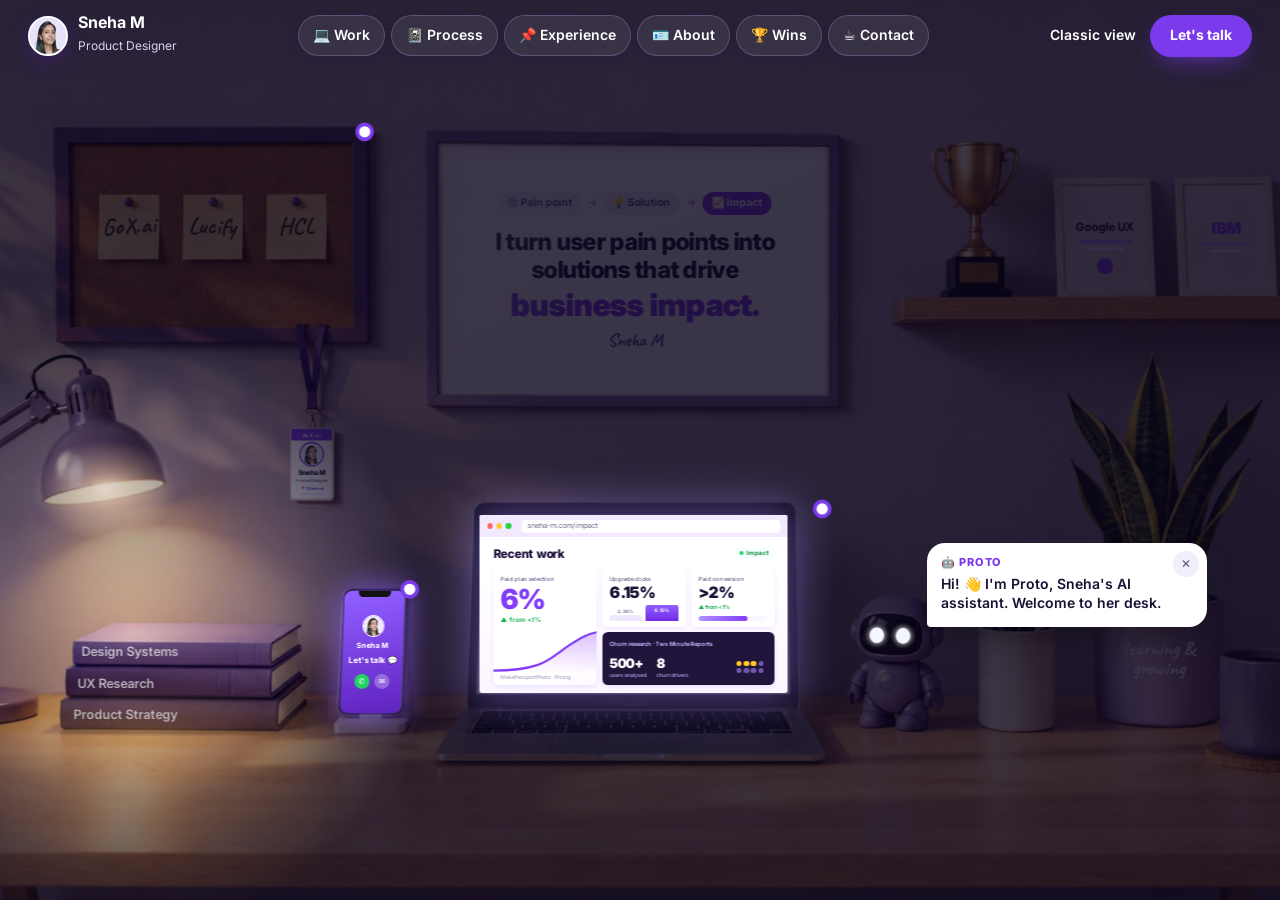
==== commit 7d02a6e5: "Make the desk the main site; move Fly with Proto to /flight/ - sneha-m.com/ is now the desk (was /v3" ====
--- a/index.html
+++ b/index.html
@@ -1,393 +1,328 @@
 <!DOCTYPE html>
-<html lang="en">
+<html lang="en" data-night>
 <head>
   <meta charset="UTF-8" />
   <meta name="viewport" content="width=device-width, initial-scale=1.0, viewport-fit=cover" />
-  <title>Sneha M | Product Designer</title>
-  <meta name="description" content="Sneha M — Product Designer at GoX.ai, Chennai. Turning user pain points into solutions that drive business impact, across B2B SaaS and B2C in AI, marketing and hospitality." />
-  <meta name="keywords" content="product designer, ux designer, ux research, portfolio, Sneha M, Chennai" />
-  <meta name="theme-color" content="#12072a" />
+  <title>Sneha's Desk | Sneha M, Product Designer</title>
+  <meta name="description" content="Explore Sneha M's design desk. Sneha is a Product Designer at Two Minute Reports | GoX.ai, Chennai, who turns user pain points into solutions that drive business impact." />
+  <meta name="theme-color" content="#241b33" />
   <link rel="canonical" href="https://sneha-m.com/" />
-  <meta property="og:title" content="Sneha M | Product Designer" />
-  <meta property="og:description" content="Hop in — Proto will fly you through Sneha's portfolio." />
+  <meta property="og:title" content="Sneha's Desk | Sneha M, Product Designer" />
+  <meta property="og:description" content="Pull up a chair. Click anything on my desk to explore my work." />
   <meta property="og:image" content="https://framerusercontent.com/images/PUOseOOuIhQYyte1bZlqY66GBYo.png" />
   <meta property="og:url" content="https://sneha-m.com/" />
-  <link rel="icon" href="data:image/svg+xml,%3Csvg xmlns='http://www.w3.org/2000/svg' viewBox='0 0 64 64'%3E%3Crect width='64' height='64' rx='16' fill='%238b5cf6'/%3E%3Ctext x='50%25' y='54%25' dominant-baseline='middle' text-anchor='middle' font-family='Arial' font-weight='700' font-size='34' fill='white'%3ES%3C/text%3E%3C/svg%3E" />
+  <link rel="icon" href="data:image/svg+xml,%3Csvg xmlns='http://www.w3.org/2000/svg' viewBox='0 0 64 64'%3E%3Crect width='64' height='64' rx='16' fill='%237c3aed'/%3E%3Ctext x='50%25' y='54%25' dominant-baseline='middle' text-anchor='middle' font-family='Arial' font-weight='700' font-size='34' fill='white'%3ES%3C/text%3E%3C/svg%3E" />
   <link rel="preconnect" href="https://fonts.googleapis.com" />
   <link rel="preconnect" href="https://fonts.gstatic.com" crossorigin />
-  <link href="https://fonts.googleapis.com/css2?family=Inter:wght@400;500;600;700;800;900&family=Nanum+Pen+Script&display=swap" rel="stylesheet" />
-  <link rel="stylesheet" href="assets/css/flight.css" />
-  <script>document.documentElement.classList.add('js');</script>
+  <link href="https://fonts.googleapis.com/css2?family=Inter:wght@400;500;600;700;800;900&family=Caveat:wght@500;700&display=swap" rel="stylesheet" />
+  <link rel="stylesheet" href="v3/v3.css?v=19" />
   <script src="assets/js/analytics.js"></script>
 </head>
 <body>
-  <svg width="0" height="0" style="position:absolute" aria-hidden="true">
-    <!-- Proto's head, used in the cockpit -->
-    <symbol id="proto-head" viewBox="0 0 100 92">
-      <line x1="50" y1="14" x2="50" y2="4" stroke="#2e1065" stroke-width="4" stroke-linecap="round"/>
-      <circle cx="50" cy="5" r="5" fill="#c4b5fd" stroke="#2e1065" stroke-width="2"/>
-      <rect x="12" y="14" width="76" height="70" rx="30" fill="#8b5cf6" stroke="#2e1065" stroke-width="4"/>
-      <rect x="22" y="26" width="56" height="36" rx="16" fill="#f5edff"/>
-      <circle cx="38" cy="43" r="6" fill="#2e1065"/><circle cx="62" cy="43" r="6" fill="#2e1065"/>
-      <circle cx="40" cy="41" r="2" fill="#fff"/><circle cx="64" cy="41" r="2" fill="#fff"/>
-      <path d="M42 53 Q50 59 58 53" fill="none" stroke="#2e1065" stroke-width="3.5" stroke-linecap="round"/>
-      <circle cx="28" cy="54" r="4" fill="#ddd6fe" opacity=".9"/><circle cx="72" cy="54" r="4" fill="#ddd6fe" opacity=".9"/>
-    </symbol>
-  </svg>
-
-  <header class="top">
-    <a class="brand" href="#hello" data-go="0">
-      <img src="https://framerusercontent.com/images/PUOseOOuIhQYyte1bZlqY66GBYo.png?scale-down-to=128" alt="" width="34" height="34" />
+  <header class="bar">
+    <a class="brand" href="./" aria-label="Sneha M, Product Designer">
+      <span class="brand-dot" aria-hidden="true"><img src="v3/img/avatar.webp" alt="" width="40" height="40" /></span>
       <span><b>Sneha M</b><small>Product Designer</small></span>
     </a>
-    <div class="top-actions">
-      <button class="icon-btn" type="button" id="themeBtn" aria-label="Toggle light mode">
-        <svg viewBox="0 0 24 24" aria-hidden="true"><path d="M21 12.8A9 9 0 1 1 11.2 3a7 7 0 0 0 9.8 9.8z"/></svg>
-      </button>
-      <a class="btn primary small" href="#contact" data-go="7">Contact</a>
+    <nav class="quick top" aria-label="Sections (header)">
+      <button type="button" data-open="work">💻 Work</button>
+      <button type="button" data-open="process">📓 Process</button>
+      <button type="button" data-open="experience">📌 Experience</button>
+      <button type="button" data-open="about">🪪 About</button>
+      <button type="button" data-open="wins">🏆 Wins</button>
+      <button type="button" data-open="contact">☕ Contact</button>
+    </nav>
+    <div class="bar-right">
+      <a class="bar-link" href="v2/">Classic view</a>
+      <button class="btn primary sm" type="button" data-open="contact">Let's talk</button>
     </div>
   </header>
 
-  <!-- Deep-space backdrop: star layers and planets drift at different speeds as the plane travels -->
-  <div class="space" aria-hidden="true">
-    <div class="stars s1" id="stars1"></div>
-    <div class="stars s2" id="stars2"></div>
-    <div class="stars s3" id="stars3"></div>
-    <div class="planets" id="planets">
-      <span class="planet p1"></span><span class="planet p2"><i></i></span><span class="planet p3"></span>
-      <span class="planet p4"><i></i></span><span class="planet p5"></span><span class="planet p6"></span>
+  <main class="room" id="room">
+    <div class="intro" id="intro">
+      <h1 class="sr-only">Sneha M, Product Designer in Chennai. I turn user pain points into solutions that drive business impact.</h1>
+      <nav class="quick" aria-label="Sections">
+        <button type="button" data-open="work">💻 Work</button>
+        <button type="button" data-open="process">📓 Process</button>
+        <button type="button" data-open="experience">📌 Experience</button>
+        <button type="button" data-open="about">🪪 About</button>
+        <button type="button" data-open="wins">🏆 Wins</button>
+        <button type="button" data-open="contact">☕ Contact</button>
+      </nav>
     </div>
-    <div class="warp" id="warp"></div>
+    <div class="pan" id="pan">
+      <div class="stage" id="stage">
+        <div class="scene" id="scene">
+          <img src="v3/img/desk.webp" alt="" width="2720" height="1680" />
+
+          <!-- Things printed or written in the room (darken at night) -->
+          <svg class="layer" viewBox="0 0 2720 1680" aria-hidden="true">
+            <defs><clipPath id="badgeClip"><circle cx="747" cy="848" r="20"/></clipPath></defs>
+            <g font-family="Caveat, cursive" font-weight="700" font-size="44" fill="#3b2a12" text-anchor="middle">
+              <text x="406" y="436" transform="rotate(-3 406 424)">GoX.ai</text>
+              <text x="562" y="436" transform="rotate(2 562 424)">Lucify</text>
+              <text x="718" y="436" transform="rotate(-2 718 424)">HCL</text>
+            </g>
+            <!-- ID badge insert -->
+            <g class="badge">
+              <rect x="709" y="800" width="76" height="130" rx="6" fill="#fdfcff"/>
+              <rect x="709" y="800" width="76" height="22" rx="6" fill="#7c3aed"/><rect x="709" y="814" width="76" height="8" fill="#7c3aed"/>
+              <text x="747" y="815" text-anchor="middle" font-family="Inter, sans-serif" font-size="8" font-weight="800" letter-spacing="1.2" fill="#fff">GoX.ai</text>
+              <circle cx="747" cy="848" r="22" fill="#fff" stroke="#7c3aed" stroke-width="2.5"/>
+              <image href="v3/img/avatar.webp" x="727" y="828" width="40" height="40" clip-path="url(#badgeClip)" preserveAspectRatio="xMidYMid slice"/>
+              <g font-family="Inter, sans-serif" text-anchor="middle">
+                <text x="747" y="887" font-size="12.5" font-weight="800" fill="#1a1033">Sneha M</text>
+                <text x="747" y="900" font-size="7.6" font-weight="500" fill="#5b5475">Product Designer</text>
+                <text x="747" y="915" font-size="7.8" font-weight="700" fill="#7c3aed">📍 Chennai</text>
+              </g>
+              <rect x="725" y="921" width="44" height="3" rx="1.5" fill="#e4ddf6"/>
+            </g>
+            <g font-family="Inter, sans-serif" text-anchor="middle">
+              <text x="2228" y="432" font-size="22" font-weight="800" fill="#2a1f4a">Google UX</text>
+              <rect x="2178" y="448" width="100" height="6" rx="3" fill="#a78bfa"/><rect x="2193" y="462" width="70" height="5" rx="2.5" fill="#d8cdf5"/>
+              <circle cx="2228" cy="497" r="15" fill="#7c3aed"/>
+              <text x="2454" y="436" font-size="30" font-weight="900" fill="#7c3aed">IBM</text>
+              <rect x="2410" y="452" width="88" height="6" rx="3" fill="#a78bfa"/><rect x="2424" y="466" width="60" height="5" rx="2.5" fill="#d8cdf5"/>
+            </g>
+            <g font-family="Inter, sans-serif" font-weight="600" font-size="24" fill="rgba(255,255,255,.9)">
+              <text x="318" y="1224">Design Systems</text>
+              <text x="310" y="1284">UX Research</text>
+              <text x="302" y="1342">Product Strategy</text>
+            </g>
+            <g font-family="Caveat, cursive" font-weight="700" font-size="38" fill="#fff" text-anchor="middle" opacity=".95">
+              <text x="2328" y="1222">learning &amp;</text><text x="2328" y="1260">growing</text>
+            </g>
+          </svg>
+
+          <button class="print" type="button" data-open="work" aria-label="I turn user pain points into solutions that drive business impact. See my work.">
+            <span class="flow" aria-hidden="true"><span>😣 Pain point</span><em>→</em><span>💡 Solution</span><em>→</em><span>📈 Impact</span></span>
+            <b>I turn user pain points into solutions that drive <span>business impact.</span></b><i>Sneha M</i>
+          </button>
+
+          <!-- Lights off -->
+          <div class="night" aria-hidden="true"></div>
+          <div class="glow" aria-hidden="true"></div>
+
+          <!-- Things that glow -->
+          <div class="screen laptop-screen" aria-hidden="true">
+            <div class="ls-bar"><i></i><i></i><i></i><span>sneha-m.com/impact</span></div>
+            <div class="ls-top"><p class="ls-h">Recent work</p><span class="ls-pill"><i></i>Impact</span></div>
+            <div class="bento">
+              <div class="t big">
+                <small>Paid plan selection</small>
+                <b>6%</b><em>▲ from &lt;1%</em>
+                <svg viewBox="0 0 100 34" preserveAspectRatio="none"><defs><linearGradient id="lsArea" x1="0" y1="0" x2="0" y2="1"><stop offset="0" stop-color="#7c3aed" stop-opacity=".35"/><stop offset="1" stop-color="#7c3aed" stop-opacity="0"/></linearGradient></defs>
+                  <path d="M0 31 C 18 31, 30 30, 42 27 S 62 18, 72 13 S 90 4, 100 3 L100 34 L0 34 Z" fill="url(#lsArea)"/>
+                  <path d="M0 31 C 18 31, 30 30, 42 27 S 62 18, 72 13 S 90 4, 100 3" fill="none" stroke="#7c3aed" stroke-width="2.2" vector-effect="non-scaling-stroke"/></svg>
+                <i>MakePassportPhoto · Pricing</i>
+              </div>
+              <div class="t">
+                <small>Upgrade clicks</small>
+                <b>6.15%</b>
+                <div class="bars"><span style="height:38%"><u>2.36%</u></span><span class="on" style="height:100%"><u>6.15%</u></span></div>
+              </div>
+              <div class="t">
+                <small>Paid conversion</small>
+                <b>&gt;2%</b><em>▲ from &lt;1%</em>
+                <div class="meter"><span></span></div>
+              </div>
+              <div class="t wide">
+                <small>Churn research · Two Minute Reports</small>
+                <div class="pair"><div><b>500+</b><span>users analysed</span></div><div><b>8</b><span>churn drivers</span></div>
+                  <div class="dots"><i></i><i></i><i></i><i></i><i></i><i></i><i></i><i></i></div></div>
+              </div>
+            </div>
+          </div>
+          <div class="screen phone-screen" aria-hidden="true">
+            <span class="ps-av"><img src="v3/img/avatar.webp" alt="" width="64" height="64" /></span>
+            <b>Sneha M</b>
+            <span>Let's talk 💬</span>
+            <div class="ps-btns"><i class="call">✆</i><i class="mail">✉</i></div>
+          </div>
+          <svg class="layer lit" viewBox="0 0 2720 1680" aria-hidden="true">
+            <defs><filter id="eyeGlow" x="-100%" y="-100%" width="300%" height="300%"><feGaussianBlur stdDeviation="5" result="b"/><feMerge><feMergeNode in="b"/><feMergeNode in="SourceGraphic"/></feMerge></filter>
+              <filter id="soft2"><feGaussianBlur stdDeviation="2.5"/></filter></defs>
+            <g filter="url(#soft2)" fill="#221c26"><ellipse cx="1802" cy="1186" rx="22" ry="21"/><ellipse cx="1851" cy="1187" rx="22" ry="21"/></g>
+            <g id="eyes" filter="url(#eyeGlow)" fill="#f3f6ff">
+              <ellipse class="eye" cx="1802" cy="1186" rx="13.5" ry="14.5"/><ellipse class="eye" cx="1851" cy="1187" rx="13.5" ry="14.5"/>
+            </g>
+          </svg>
+
+          <!-- Click targets -->
+          <svg class="layer hits" viewBox="0 0 2720 1680">
+            <g class="hs" data-open="experience" tabindex="0" role="button" aria-label="My journey" data-label="📌 My journey"><rect class="ring" x="258" y="228" width="604" height="420" rx="24"/></g>
+            <g class="hs" data-open="about" tabindex="0" role="button" aria-label="About me" data-label="🪪 About me"><rect class="ring" x="688" y="592" width="122" height="350" rx="16"/></g>
+            <g class="hs" data-open="wins" tabindex="0" role="button" aria-label="Wins & certificates" data-label="🏆 Wins & certificates"><rect class="ring" x="1830" y="250" width="850" height="360" rx="24"/></g>
+            <g class="hs" data-act="lamp" tabindex="0" role="button" aria-label="Lights on / off" data-label="💡 Lights on / off"><rect class="ring" x="0" y="650" width="480" height="712" rx="24"/></g>
+            <g class="hs" data-open="process" tabindex="0" role="button" aria-label="How I work" data-label="📚 How I work"><rect class="ring" x="270" y="1150" width="470" height="222" rx="24"/></g>
+            <g class="hs" data-open="contact" tabindex="0" role="button" aria-label="Call or email me" data-label="📱 Call or email me"><rect class="ring" x="795" y="1095" width="135" height="252" rx="20"/></g>
+            <g class="hs" data-open="work" tabindex="0" role="button" aria-label="My work" data-label="💻 My work"><rect class="ring" x="980" y="935" width="730" height="480" rx="24"/></g>
+            <g class="hs" data-act="proto" tabindex="0" role="button" aria-label="Proto, Sneha's AI assistant" data-label="🤖 Proto, Sneha's AI assistant"><rect class="ring" x="1740" y="1105" width="195" height="265" rx="24"/></g>
+            <g class="hs" data-open="tools" tabindex="0" role="button" aria-label="My toolkit" data-label="🖊️ My toolkit"><rect class="ring" x="1965" y="1040" width="195" height="330" rx="24"/></g>
+            <g class="hs" data-act="plant" tabindex="0" role="button" aria-label="Learning & growing" data-label="🌱 Learning & growing"><rect class="ring" x="2160" y="650" width="250" height="712" rx="24"/></g>
+            <g class="hs" data-open="contact" tabindex="0" role="button" aria-label="Let's grab a coffee" data-label="☕ Let's grab a coffee"><rect class="ring" x="2412" y="1200" width="300" height="250" rx="24"/></g>
+            <g class="hint"><circle class="dot-ring" cx="1700" cy="950" r="14"/><circle class="dot" cx="1700" cy="950" r="14"/>
+              <circle class="dot-ring" cx="930" cy="1100" r="14"/><circle class="dot" cx="930" cy="1100" r="14"/>
+              <circle class="dot-ring" cx="846" cy="246" r="14"/><circle class="dot" cx="846" cy="246" r="14"/></g>
+          </svg>
+        </div>
+      </div>
+    </div>
+    <p class="swipe" id="swipe" aria-hidden="true">← Swipe to look around →</p>
+    <div class="bubble" id="bubble" role="status" aria-live="polite"></div>
+    <div class="tip" id="tip" aria-hidden="true"></div>
+    <noscript><p class="nojs">This desk needs JavaScript. <a href="v2/">See the classic portfolio →</a></p></noscript>
+  </main>
+
+  <!-- Sheets that open from desk objects -->
+  <div class="overlay" id="overlay" hidden>
+    <div class="backdrop" data-close></div>
+
+    <section class="sheet laptop" id="sheet-work" data-sheet="work" role="dialog" aria-modal="true" aria-labelledby="work-h" hidden>
+      <div class="chrome"><i></i><i></i><i></i><span>sneha-m.com/work</span><button class="x" type="button" data-close aria-label="Close">✕</button></div>
+      <div class="sheet-body">
+        <p class="kicker">Recent work</p>
+        <h2 id="work-h">Case studies with <span class="ink">measurable results</span></h2>
+        <div class="cases">
+          <a class="cs" href="work/paid-conversion.html">
+            <div class="cs-art a1" aria-hidden="true"><div class="mp rec"><i></i><b>Automatic (AI)</b><em>₹99</em></div><div class="mp"><i></i><b>Do it yourself</b><em>Free</em></div><div class="mbtn">Let's Get Started</div></div>
+            <div class="cs-txt">
+              <small>MakePassportPhoto · Pricing</small>
+              <h3>More users choosing the paid plan over free</h3>
+              <ul class="cs-m"><li><b>&lt;1% → 6%</b>paid plan selection</li><li><b>&lt;1% → &gt;2%</b>paid conversion</li></ul>
+              <span class="go">Read the case study →</span>
+            </div>
+          </a>
+          <a class="cs" href="work/download-upsell.html">
+            <div class="cs-art a2" aria-hidden="true"><div class="mdl">⬇ Download your photo</div><div class="mblur"><span>🔒 Unlock with Automatic</span></div></div>
+            <div class="cs-txt">
+              <small>MakePassportPhoto · Upsell</small>
+              <h3>A passive download page turned into an upgrade moment</h3>
+              <ul class="cs-m"><li><b>2.36% → 6.15%</b>upgrade clicks</li><li><b>4</b>directions explored</li></ul>
+              <span class="go">Read the case study →</span>
+            </div>
+          </a>
+          <a class="cs" href="work/cancellation-flow.html">
+            <div class="cs-art a3" aria-hidden="true"><div class="msteps"><i>1</i><i>2</i><i>3</i><i>4</i></div><span>→</span><div class="mcheck">✓</div></div>
+            <div class="cs-txt">
+              <small>Two Minute Reports · Churn</small>
+              <h3>A support-led cancellation turned into a self-serve flow</h3>
+              <ul class="cs-m"><li><b>500+</b>users analysed</li><li><b>8</b>churn drivers found</li></ul>
+              <span class="go">Read the case study →</span>
+            </div>
+          </a>
+        </div>
+        <a class="more" href="https://www.behance.net/sneha_m14" target="_blank" rel="noopener">More explorations on Behance ↗</a>
+      </div>
+    </section>
+
+    <section class="sheet notebook" id="sheet-process" data-sheet="process" role="dialog" aria-modal="true" aria-labelledby="proc-h" hidden>
+      <button class="x" type="button" data-close aria-label="Close">✕</button>
+      <div class="sheet-body">
+        <p class="scribble-kicker">How I work</p>
+        <h2 id="proc-h">Find the friction. Fix it. <span class="ink">Prove it.</span></h2>
+        <ol class="steps">
+          <li><b>Discover</b>Research and data to find the real pain points</li>
+          <li><b>Define</b>Frame the problem and the metric that proves success</li>
+          <li><b>Ideate &amp; iterate</b>Explore directions, test and refine</li>
+          <li><b>Design &amp; prototype</b>The final flows, ready to ship</li>
+          <li><b>Measure</b>Track the metric after launch</li>
+          <li><b>Improve</b>Learn from the data, then repeat ↺</li>
+        </ol>
+      </div>
+    </section>
+
+    <section class="sheet board" id="sheet-experience" data-sheet="experience" role="dialog" aria-modal="true" aria-labelledby="exp-h" hidden>
+      <button class="x" type="button" data-close aria-label="Close">✕</button>
+      <div class="sheet-body">
+        <p class="scribble-kicker">My journey</p>
+        <h2 id="exp-h">From cybersecurity to <span class="ink">AI products</span></h2>
+        <ol class="pins">
+          <li class="now"><span class="when">Oct 2024 – Present</span><b>Product Designer</b><em>Two Minute Reports | GoX.ai · Chennai</em><p>Leading design from research to delivery across Make Passport Photo, Illustrations AI (shipped in 5 months), AI Report Creator and Two Minute Reports.</p></li>
+          <li><span class="when">Jan 2024 – Oct 2024</span><b>UX Designer</b><em>Lucify · Remote</em><p>Research, flows and prototypes for a hospitality SaaS; built its design system and redesigned the website with motion.</p></li>
+          <li><span class="when">Sep 2023 – Jan 2024</span><b>UX Researcher Intern</b><em>Lucify · Remote</em><p>Interviews, competitor analysis, IA and Figma prototypes to shape the product from the ground up.</p></li>
+          <li><span class="when">Nov 2021 – Jan 2023</span><b>Graduate Engineer Trainee</b><em>HCL Technologies · Chennai</em><p>Cybersecurity risk management, stakeholders and Agile delivery: the systems thinking I bring into design.</p></li>
+        </ol>
+        <p class="edu">🎓 B.E. Computer Science, Kamaraj College of Engineering and Technology · CGPA 8.25</p>
+      </div>
+    </section>
+
+    <section class="sheet polaroid" id="sheet-about" data-sheet="about" role="dialog" aria-modal="true" aria-labelledby="about-h" hidden>
+      <button class="x" type="button" data-close aria-label="Close">✕</button>
+      <div class="sheet-body about-grid">
+        <figure class="photo"><img src="https://framerusercontent.com/images/PUOseOOuIhQYyte1bZlqY66GBYo.png" alt="Portrait of Sneha M" width="220" height="220" /><figcaption>me, in Chennai ☀️</figcaption></figure>
+        <div>
+          <p class="scribble-kicker">About me · Product Designer, Chennai</p>
+          <h2 id="about-h">Great products come from truly understanding <span class="ink">the people who use them.</span></h2>
+          <p>After a B.E. in Computer Science and a stint in cybersecurity at HCL, I began my design career in UX research. Wanting to solve the problems I uncovered led me into product design.</p>
+          <p>Today I design end to end for AI-powered B2B SaaS and B2C products, and I measure what changes.</p>
+          <p class="grow">🌱 <b>Still learning and growing:</b> new tools, AI-assisted workflows and certifications.</p>
+        </div>
+      </div>
+    </section>
+
+    <section class="sheet shelf" id="sheet-wins" data-sheet="wins" role="dialog" aria-modal="true" aria-labelledby="wins-h" hidden>
+      <button class="x" type="button" data-close aria-label="Close">✕</button>
+      <div class="sheet-body">
+        <p class="scribble-kicker">The shelf</p>
+        <h2 id="wins-h">Wins and <span class="ink">certificates</span></h2>
+        <h3 class="sub-h">🏆 Awards</h3>
+        <ul class="trophies">
+          <li><a href="https://www.linkedin.com/posts/sneha14m_opentonewopportunities-designhackathon-uiuxdesign-activity-7080409624671129600-iFkI" target="_blank" rel="noopener"><span aria-hidden="true">🥇</span><b>Winner, Design Hackathon</b><small>Nobel Transformation Hub ↗</small></a></li>
+          <li><a href="https://drive.google.com/file/d/1BfENFpgX8q5tZxBSlgYKuOjqqmGcrwW2/view" target="_blank" rel="noopener"><span aria-hidden="true">🎨</span><b>Winner, Graphic Design Competition</b><small>Adetive Solutions Pvt. Ltd. ↗</small></a></li>
+        </ul>
+        <h3 class="sub-h">📜 Certifications <small class="count">9</small></h3>
+        <ul class="trophies certs">
+          <li><a href="https://www.credly.com/badges/405c08e3-d6cc-433b-9f37-c1b3c0017074/public_url" target="_blank" rel="noopener"><span class="cb">IBM</span><b>Enterprise Design Thinking: Team Essentials for AI</b><small>IBM · Aug 2024 ↗</small></a></li>
+          <li><a href="https://www.credly.com/badges/6e40f5f9-d671-4f6c-aac5-d0db50a27cfe/linked_in_profile" target="_blank" rel="noopener"><span class="cb">IBM</span><b>Enterprise Design Thinking Practitioner</b><small>IBM · Jun 2024 ↗</small></a></li>
+          <li><a href="https://www.coursera.org/account/accomplishments/specialization/certificate/4QNXCMT67CFF" target="_blank" rel="noopener"><span class="cb">G</span><b>Google UX Design Specialization</b><small>Coursera · Nov 2023 ↗</small></a></li>
+          <li><a href="https://www.coursera.org/account/accomplishments/certificate/6UJFZ3ZKRK7Z" target="_blank" rel="noopener"><span class="cb">AI</span><b>Introduction to Generative AI</b><small>Coursera · Nov 2023 ↗</small></a></li>
+          <li><a href="https://adplist.org/certifications/122568" target="_blank" rel="noopener"><span class="cb">AD</span><b>1 Mentorship Session</b><small>ADPList · Jul 2023 ↗</small></a></li>
+          <li><a href="https://www.udemy.com/certificate/UC-73b4b8dd-8c0a-415d-bbcc-4756e2c7f88c/" target="_blank" rel="noopener"><span class="cb">U</span><b>Motion Design with Figma</b><small>Udemy · May 2023 ↗</small></a></li>
+          <li><a href="https://www.futurelearn.com/certificates/cf6zq7b" target="_blank" rel="noopener"><span class="cb">Ac</span><b>Digital Skills: User Experience</b><small>Accenture · Apr 2023 ↗</small></a></li>
+          <li><a href="https://api.growthschool.io/certificate/b1b756e5-8ae5-4a67-881c-f662fd1d6c5b" target="_blank" rel="noopener"><span class="cb">GS</span><b>UX Design Kickstarter Workshop</b><small>GrowthSchool · Jan 2023 ↗</small></a></li>
+          <li><a href="https://trainings.internshala.com/s/v/2368668/5af15928" target="_blank" rel="noopener"><span class="cb">IS</span><b>UI/UX Design</b><small>Internshala ↗</small></a></li>
+        </ul>
+      </div>
+    </section>
+
+    <section class="sheet cup" id="sheet-tools" data-sheet="tools" role="dialog" aria-modal="true" aria-labelledby="tools-h" hidden>
+      <button class="x" type="button" data-close aria-label="Close">✕</button>
+      <div class="sheet-body">
+        <p class="scribble-kicker">In my pen cup</p>
+        <h2 id="tools-h">Skills &amp; <span class="ink">tools</span></h2>
+        <h3 class="sub-h">🔍 Research</h3>
+        <ul class="chips soft"><li>User research</li><li>Interviews</li><li>Competitor analysis</li><li>Heuristic evaluation</li><li>Usability testing</li><li>Behaviour analysis</li><li>Product analytics</li><li>Experimentation</li></ul>
+        <h3 class="sub-h">🎨 Design</h3>
+        <ul class="chips soft"><li>Information architecture</li><li>User flows</li><li>Wireframing</li><li>Prototyping</li><li>Design systems</li><li>Motion design</li><li>Accessibility</li><li>End-to-end product design</li></ul>
+        <h3 class="sub-h">🔁 Process</h3>
+        <ul class="chips soft"><li>Design thinking</li><li>Agile</li><li>Lean UX</li></ul>
+        <h3 class="sub-h">🧰 Tools</h3>
+        <ul class="chips"><li>Figma</li><li>FigJam</li><li>Adobe XD</li><li>Balsamiq</li><li>Photoshop</li><li>Miro</li><li>Jira</li><li>v0</li><li>Claude</li><li>PostHog</li></ul>
+      </div>
+    </section>
+
+    <section class="sheet mug" id="sheet-contact" data-sheet="contact" role="dialog" aria-modal="true" aria-labelledby="contact-h" hidden>
+      <button class="x" type="button" data-close aria-label="Close">✕</button>
+      <div class="sheet-body">
+        <p class="scribble-kicker">Let's grab a coffee ☕</p>
+        <h2 id="contact-h">Let's build something <span class="ink">meaningful.</span></h2>
+        <p>If you enjoy building products that solve real problems and put users at the centre, I'd love to hear from you.</p>
+        <div class="contact-row">
+          <a class="btn primary lg" href="mailto:snehauxdesigner@gmail.com?subject=Hi%20Sneha%20%E2%80%94%20from%20your%20portfolio">snehauxdesigner@gmail.com</a>
+          <button class="btn ghost" type="button" data-copy="snehauxdesigner@gmail.com">Copy email</button>
+        </div>
+        <ul class="socials">
+          <li><a href="https://www.linkedin.com/in/sneha14m/" target="_blank" rel="noopener">LinkedIn ↗</a></li>
+          <li><a href="https://www.behance.net/sneha_m14" target="_blank" rel="noopener">Behance ↗</a></li>
+          <li><a href="https://medium.com/@snehauxdesigner" target="_blank" rel="noopener">Medium ↗</a></li>
+          <li><a href="https://www.instagram.com/sne_deshine/" target="_blank" rel="noopener">Instagram ↗</a></li>
+        </ul>
+      </div>
+    </section>
   </div>
 
-  <main class="stage" id="stage">
-    <div class="slides" id="slides">
-      <section class="slide" id="hello" data-label="Hello" data-say="Hi, I’m Proto! 👋 Sneha is busy designing something cool right now, so I’m your tour guide today. Buckle up — press → or tap the arrow to take off! ✈️" aria-label="Introduction">
-        <div class="card hero">
-          <img class="hero-photo" src="https://framerusercontent.com/images/PUOseOOuIhQYyte1bZlqY66GBYo.png" alt="Portrait of Sneha M" width="132" height="132" />
-          <p class="hey">Hey, I'm Sneha 👋</p>
-          <h1>I turn user pain points into <span>solutions that drive business impact.</span></h1>
-          <p class="role">Product Designer @ <b>Two Minute Reports | GoX.ai</b> · Chennai</p>
-          <ul class="chips"><li>UX research foundation</li><li>End-to-end product design</li><li>AI · Marketing · Hospitality</li><li>B2B SaaS &amp; B2C</li></ul>
-          <div class="hero-cta">
-            <button class="btn primary" type="button" data-go="1">Take off ✈️</button>
-            <button class="btn ghost" type="button" data-go="3">Skip to projects</button>
-          </div>
-          <p class="howto"><kbd>←</kbd> <kbd>→</kbd> to fly between stops</p>
-        </div>
-      </section>
-
-      <section class="slide" id="about" data-label="About" data-say="Story time! 📖 From a CSE grad to a product designer — here’s how Sneha got here." aria-label="About">
-        <div class="card story-card">
-          <p class="story-kicker">My story</p>
-          <h2 id="h-about">Great products come from truly understanding the people who use them.</h2>
-          <ol class="story">
-            <li>
-              <span class="ch-dot" aria-hidden="true">🎓</span>
-              <div class="ch">
-                <span class="ch-tag">The foundation · 2017 – 2023</span>
-                <h3>Engineering, then the real world</h3>
-                <p>I completed my <b>B.E. in Computer Science Engineering</b> at Kamaraj College of Engineering and Technology with an <b>8.25 CGPA</b>, then started my career in cybersecurity at HCL — where I learned stakeholder management, Agile delivery and systems thinking.</p>
-                <div class="edu-chip"><b>B.E., Computer Science Engineering</b><span>Kamaraj College of Engineering and Technology · 2017 – 2021 · CGPA 8.25</span></div>
-              </div>
-            </li>
-            <li class="brief">
-              <span class="ch-dot" aria-hidden="true">🔍</span>
-              <div class="ch">
-                <span class="ch-tag">Research first · 2023</span>
-                <h3>Understanding people</h3>
-                <p>I began my design career in <b>UX research</b>: talking to users, uncovering pain points and learning what drives their decisions.</p>
-              </div>
-            </li>
-            <li class="brief">
-              <span class="ch-dot" aria-hidden="true">✏️</span>
-              <div class="ch">
-                <span class="ch-tag">Into product design · 2024</span>
-                <h3>From insights to experiences</h3>
-                <p>I wanted to solve the problems I uncovered, so I moved into <b>product design</b>: flows, wireframes, prototypes and continuous validation.</p>
-              </div>
-            </li>
-            <li class="brief">
-              <span class="ch-dot" aria-hidden="true">🚀</span>
-              <div class="ch">
-                <span class="ch-tag">Building &amp; improving · today</span>
-                <h3>Finding friction, measuring impact</h3>
-                <p>I build products from the ground up and improve existing ones, simplifying workflows and tracking the <b>measurable impact</b>.</p>
-              </div>
-            </li>
-            <li class="grow">
-              <span class="ch-dot" aria-hidden="true">🌱</span>
-              <div class="ch">
-                <span class="ch-tag">Always · still learning &amp; growing</span>
-                <h3>Still learning and growing</h3>
-                <p>Every project teaches me something new. I keep sharpening my craft through new tools, AI-assisted workflows and certifications — and I'm always curious about what I can learn next.</p>
-              </div>
-            </li>
-            <li class="last brief">
-              <span class="ch-dot" aria-hidden="true">🎯</span>
-              <div class="ch">
-                <span class="ch-tag">What drives me</span>
-                <h3>End to end, close to the problem</h3>
-                <p>Understanding users deeply, shaping solutions thoughtfully, and seeing ideas through until they become real products.</p>
-              </div>
-            </li>
-          </ol>
-          <div class="story-cta">
-            <p>If you enjoy building products that solve meaningful problems and put users at the centre, I'd love to connect.</p>
-            <button class="btn primary small" type="button" data-go="7">Let's connect →</button>
-          </div>
-        </div>
-      </section>
-
-      <section class="slide" id="experience" data-label="Experience" data-say="From guarding systems in cybersecurity 🛡️ to designing AI products — quite the journey, right? Tap a role to see the details." aria-label="Experience">
-        <div class="card">
-          <h2 id="h-exp">Experience</h2>
-          <ol class="xp">
-            <li class="xp-item now">
-              <span class="xp-dot" aria-hidden="true"></span>
-              <details class="xp-card" open>
-                <summary>
-                  <span class="xp-when">Oct 2024 – Present · <span data-since="2024-10"></span></span>
-                  <b>Product Designer</b>
-                  <span class="xp-co">Two Minute Reports | GoX.ai · Full-time</span>
-                  <span class="xp-meta">Chennai, Tamil Nadu, India · On-site</span>
-                  <span class="xp-sum">Leading design initiatives from research to delivery across multiple AI-powered B2B SaaS and B2C products.</span>
-                  <span class="xp-toggle" aria-hidden="true"></span>
-                </summary>
-                <ul class="xp-list">
-                  <li><b>Illustrations AI:</b> Secondary research and competitor analysis to define product direction. Designed the landing page, web app, Figma plugin and marketing creatives, helping ship the product in 5 months.</li>
-                  <li><b>AI Report Creator:</b> Led end-to-end design of an AI-powered marketing hub — primary and secondary research, competitor analysis, information architecture, user flows, wireframing, prototyping and iterative testing — to build it from scratch.</li>
-                  <li><b>Two Minute Reports:</b> Improved the experience and supported churn reduction through user research, experimentation, bounce-rate analysis and a redesign of the cancellation flow.</li>
-                  <li><b>Make Passport Photo:</b> Driving UX strategy by analysing behaviour, drop-offs, friction points and accessibility issues, and running experiments to improve conversion, engagement and error prevention.</li>
-                </ul>
-                <ul class="chips"><li>User Experience (UX)</li><li>Heuristic Evaluation</li><li>User Research</li><li>Experimentation</li><li>Prototyping</li></ul>
-              </details>
-            </li>
-            <li class="xp-item">
-              <span class="xp-dot" aria-hidden="true"></span>
-              <details class="xp-card">
-                <summary>
-                  <span class="xp-when">Sep 2023 – Oct 2024 · 1 yr 2 mos</span>
-                  <b>Lucify</b>
-                  <span class="xp-co">2 roles · Hospitality SaaS</span>
-                  <span class="xp-meta">Delhi, India · Remote</span>
-                  <span class="xp-sum">Grew from UX Researcher Intern to UX Designer, shaping the product from the ground up.</span>
-                  <span class="xp-toggle" aria-hidden="true"></span>
-                </summary>
-                <div class="xp-role">
-                  <p class="xp-role-h"><b>UX Designer</b> · Full-time · Jan 2024 – Oct 2024 · 10 mos</p>
-                  <ul class="xp-list">
-                    <li>Conducted primary and secondary research, documented findings, and created user flows, information architecture, and high-fidelity wireframes and prototypes.</li>
-                    <li>Developed a design system for the product, ensuring consistency and scalability.</li>
-                    <li>Redesigned the website, including motion design animations, to enhance engagement.</li>
-                  </ul>
-                </div>
-                <div class="xp-role">
-                  <p class="xp-role-h"><b>UX Researcher Intern</b> · Internship · Sep 2023 – Jan 2024 · 5 mos</p>
-                  <ul class="xp-list">
-                    <li>Conducted secondary research, user interviews and competitor analysis to uncover user needs, pain points and market trends, and synthesised findings into actionable insights.</li>
-                    <li>Developed user flows and information architecture for intuitive navigation.</li>
-                    <li>Designed low- and high-fidelity wireframes and interactive Figma prototypes to communicate concepts to stakeholders.</li>
-                    <li>Collaborated with developers and product managers to align user needs with technical feasibility and business goals.</li>
-                  </ul>
-                </div>
-                <ul class="chips"><li>User Experience (UX)</li><li>Heuristic Evaluation</li><li>Design Systems</li><li>Motion Design</li><li>User Interviews</li></ul>
-              </details>
-            </li>
-            <li class="xp-item">
-              <span class="xp-dot" aria-hidden="true"></span>
-              <details class="xp-card">
-                <summary>
-                  <span class="xp-when">Nov 2021 – Jan 2023 · 1 yr 3 mos</span>
-                  <b>Graduate Engineer Trainee</b>
-                  <span class="xp-co">HCL Technologies · Full-time</span>
-                  <span class="xp-meta">Chennai, Tamil Nadu, India · Hybrid</span>
-                  <span class="xp-sum">Cybersecurity risk management, project execution and stakeholder communication for on-time delivery.</span>
-                  <span class="xp-toggle" aria-hidden="true"></span>
-                </summary>
-                <ul class="xp-list">
-                  <li>Managed and mitigated cybersecurity risks in OT environments using Microsoft Defender for IoT, improving system resilience.</li>
-                  <li>Collaborated with clients, stakeholders and internal teams for seamless delivery in fast-paced settings.</li>
-                  <li>Analysed and resolved complex security incidents alongside senior colleagues.</li>
-                  <li>Oversaw ServiceNow ticketing, prioritising tasks to meet tight deadlines.</li>
-                  <li>Wrote documentation and applied Agile practices to streamline processes and boost team efficiency.</li>
-                </ul>
-                <ul class="chips"><li>Agile Project Management</li><li>Collaboration</li><li>Stakeholder Management</li></ul>
-              </details>
-            </li>
-          </ol>
-        </div>
-      </section>
-
-      <section class="slide" id="projects" data-label="Projects" data-say="My favourite stop! 😍 Here’s how she works — then dive into her case studies on churn, conversion and upsell. More of her work is on Behance below." aria-label="Projects">
-        <div class="card wide">
-          
-          <h2 id="h-proj">Projects</h2>
-          <section class="process" aria-labelledby="h-proc">
-            <h3 id="h-proc">How I work</h3>
-            <ol class="proc">
-              <li><span class="pn">1</span><b>Discover</b><small>Research and data to find the real pain points</small></li>
-              <li><span class="pn">2</span><b>Define</b><small>Frame the problem and the metric that proves success</small></li>
-              <li><span class="pn">3</span><b>Ideate &amp; iterate</b><small>Explore directions, test and refine</small></li>
-              <li><span class="pn">4</span><b>Design &amp; prototype</b><small>The final flows, ready to ship</small></li>
-              <li><span class="pn">5</span><b>Measure</b><small>Track the metric after launch</small></li>
-              <li><span class="pn">6</span><b>Improve</b><small>Learn from the data and iterate</small></li>
-            </ol>
-            <p class="proc-loop" aria-hidden="true">↺ and repeat — every launch feeds the next discovery</p>
-          </section>
-          <h3 class="cs-h">Case studies</h3>
-          <a class="feature" href="work/cancellation-flow.html">
-            <span class="f-badge">Case study</span>
-            <span class="f-art" aria-hidden="true"><span class="f-old"><i>1</i><i>2</i><i>3</i><i>4</i></span><span class="f-arrow">→</span><span class="f-new">✓</span></span>
-            <span class="f-txt">
-              <small>Two Minute Reports · Churn Prevention · Cancellation Flow</small>
-              <b>How I turned a frustrating support-led cancellation into a self-serve experience</b>
-              <span>Analysed feedback from 500+ cancelled users, found 8 churn drivers, and designed an in-app flow that learns why people leave.</span>
-              <em>Read the case study →</em>
-            </span>
-          </a>
-          <a class="feature" href="work/paid-conversion.html">
-            <span class="f-badge">Case study</span>
-            <span class="f-art pc" aria-hidden="true"><span class="f-pct">&lt;1%</span><span class="f-arrow">→</span><span class="f-new big">6%</span></span>
-            <span class="f-txt">
-              <small>MakePassportPhoto · Conversion Optimisation · Pricing &amp; Plan Selection</small>
-              <b>How I redesigned plan selection so more users choose the paid plan over free</b>
-              <span>Paid plan selection grew from &lt;1% to 6% and paid conversion from &lt;1% to &gt;2%, by making the paid plan's value visible at the moment of choice.</span>
-              <em>Read the case study →</em>
-            </span>
-          </a>
-          <a class="feature" href="work/download-upsell.html">
-            <span class="f-badge">Case study</span>
-            <span class="f-art du" aria-hidden="true"><span class="f-dl">⬇</span><span class="f-arrow">+</span><span class="f-lockbox">🔒</span></span>
-            <span class="f-txt">
-              <small>MakePassportPhoto · Conversion Optimisation · Upsell Design</small>
-              <b>How I turned a passive download page into a high-intent upgrade moment</b>
-              <span>Only 2.36% of engaged free users clicked to upgrade. I put the download first and showed the paid result — clicks rose to 6.15%.</span>
-              <em>Read the case study →</em>
-            </span>
-          </a>
-          <section class="behance" aria-labelledby="h-be">
-            <div class="be-head">
-              <div><span class="be-badge">Bē</span><h3 id="h-be">More work on Behance</h3><p>Case studies, landing pages and design explorations.</p></div>
-              <a class="btn ghost small" href="https://www.behance.net/sneha_m14" target="_blank" rel="noopener">View profile ↗</a>
-            </div>
-            <div class="shots" id="shots"></div>
-          </section>
-        </div>
-      </section>
-
-      <section class="slide" id="achievements" data-label="Wins" data-say="Shh… she won't brag, so I will. 🏆" aria-label="Wins">
-        <div class="card">
-          
-          <h2 id="h-ach">Achievements</h2>
-          <div class="wins">
-            <a href="https://www.linkedin.com/posts/sneha14m_opentonewopportunities-designhackathon-uiuxdesign-activity-7080409624671129600-iFkI" target="_blank" rel="noopener"><span class="trophy" aria-hidden="true">🥇</span><b>Winner — Design Hackathon</b><small>Nobel Transformation Hub ↗</small></a>
-            <a href="https://drive.google.com/file/d/1BfENFpgX8q5tZxBSlgYKuOjqqmGcrwW2/view" target="_blank" rel="noopener"><span class="trophy" aria-hidden="true">🎨</span><b>Winner — Graphic Design Competition</b><small>Adetive Solutions Pvt. Ltd. ↗</small></a>
-          </div>
-        </div>
-      </section>
-
-      <section class="slide" id="certifications" data-label="Certificates" data-say="She collects certificates like I collect flight miles 📜 — all <b>9</b> are real, tap to check!" aria-label="Certificates">
-        <div class="card">
-          
-          <h2 id="h-cert">Certifications</h2>
-          <ul class="certs">
-            <li><a style="--c:#0f62fe" href="https://www.credly.com/badges/405c08e3-d6cc-433b-9f37-c1b3c0017074/public_url" target="_blank" rel="noopener"><b>IBM</b><span>Enterprise Design Thinking — Team Essentials for AI</span><small>IBM · Aug 2024</small></a></li>
-            <li><a style="--c:#0f62fe" href="https://www.credly.com/badges/6e40f5f9-d671-4f6c-aac5-d0db50a27cfe/linked_in_profile" target="_blank" rel="noopener"><b>IBM</b><span>Enterprise Design Thinking Practitioner</span><small>IBM · Jun 2024</small></a></li>
-            <li><a style="--c:#34a853" href="https://www.coursera.org/account/accomplishments/specialization/certificate/4QNXCMT67CFF" target="_blank" rel="noopener"><b>G</b><span>Google UX Design Specialization</span><small>Coursera · Nov 2023</small></a></li>
-            <li><a style="--c:#0056d2" href="https://www.coursera.org/account/accomplishments/certificate/6UJFZ3ZKRK7Z" target="_blank" rel="noopener"><b>AI</b><span>Introduction to Generative AI</span><small>Coursera · Nov 2023</small></a></li>
-            <li><a style="--c:#ff6a3d" href="https://adplist.org/certifications/122568" target="_blank" rel="noopener"><b>AD</b><span>1 Mentorship Session</span><small>ADPList · Jul 2023</small></a></li>
-            <li><a style="--c:#a435f0" href="https://www.udemy.com/certificate/UC-73b4b8dd-8c0a-415d-bbcc-4756e2c7f88c/" target="_blank" rel="noopener"><b>U</b><span>Motion Design with Figma</span><small>Udemy · May 2023</small></a></li>
-            <li><a style="--c:#7d00ff" href="https://www.futurelearn.com/certificates/cf6zq7b" target="_blank" rel="noopener"><b>Ac</b><span>Digital Skills: User Experience</span><small>Accenture · Apr 2023</small></a></li>
-            <li><a style="--c:#00a86b" href="https://api.growthschool.io/certificate/b1b756e5-8ae5-4a67-881c-f662fd1d6c5b" target="_blank" rel="noopener"><b>GS</b><span>UX Design Kickstarter Workshop</span><small>GrowthSchool · Jan 2023</small></a></li>
-            <li><a style="--c:#008bdc" href="https://trainings.internshala.com/s/v/2368668/5af15928" target="_blank" rel="noopener"><b>IS</b><span>UI/UX Design</span><small>Internshala</small></a></li>
-          </ul>
-        </div>
-      </section>
-
-      <section class="slide" id="toolkit" data-label="Toolkit" data-say="Here's her toolbox 🧰 — the gear behind every design." aria-label="Toolkit">
-        <div class="card">
-          
-          <h2 id="h-tool">Skills &amp; tools</h2>
-          <ul class="tools">
-            <li style="--c:#a259ff"><b>Fi</b>Figma</li><li style="--c:#ff7262"><b>Fj</b>FigJam</li><li style="--c:#ff61f6"><b>Xd</b>Adobe XD</li><li style="--c:#cc3131"><b>Bq</b>Balsamiq</li>
-            <li style="--c:#31a8ff"><b>Ps</b>Photoshop</li><li style="--c:#f5b300"><b>Mi</b>Miro</li><li style="--c:#2684ff"><b>Ji</b>Jira</li><li style="--c:#222"><b>v0</b>v0</li><li style="--c:#d97757"><b>Cl</b>Claude</li><li style="--c:#1d4aff"><b>Ph</b>PostHog</li>
-          </ul>
-          <div class="skills">
-            <div><span>Research</span><ul class="chips"><li>User research</li><li>Interviews</li><li>Competitor analysis</li><li>Heuristic evaluation</li><li>Usability testing</li><li>Behaviour analysis</li><li>Experimentation</li></ul></div>
-            <div><span>Design</span><ul class="chips"><li>Information architecture</li><li>User flows</li><li>Wireframing</li><li>Prototyping</li><li>Design systems</li><li>Motion design</li><li>Accessibility</li></ul></div>
-            <div><span>Process</span><ul class="chips"><li>Design thinking</li><li>Agile</li><li>Lean UX</li></ul></div>
-          </div>
-        </div>
-      </section>
-
-      <section class="slide" id="contact" data-label="Contact" data-say="Liked the flight? Drop her a line 👇 She’d love to hear what you’re building — and how she can help make it better 💜" aria-label="Contact">
-        <div class="card contact">
-          
-          <h2 id="h-contact">Let's build something meaningful</h2>
-          <p class="c-lead">If you enjoy building products that solve meaningful problems and put users at the centre, Sneha would love to connect.</p>
-          <a class="mail" href="mailto:snehauxdesigner@gmail.com">snehauxdesigner@gmail.com</a>
-          <div class="c-actions">
-            <a class="btn primary" href="mailto:snehauxdesigner@gmail.com?subject=Hi%20Sneha%20%E2%80%94%20from%20your%20portfolio">Send an email</a>
-            <button class="btn ghost" type="button" data-copy="snehauxdesigner@gmail.com">Copy email</button>
-          </div>
-          <ul class="socials">
-            <li><a href="https://www.linkedin.com/in/sneha14m/" target="_blank" rel="noopener" style="--b:#0a66c2"><svg class="si" viewBox="0 0 24 24" aria-hidden="true"><path d="M4.98 3.5a2.5 2.5 0 1 1 0 5 2.5 2.5 0 0 1 0-5zM3 9h4v12H3zM9 9h3.8v1.7h.05c.53-1 1.84-2.05 3.78-2.05 4.05 0 4.8 2.66 4.8 6.12V21h-4v-5.5c0-1.31-.02-3-1.83-3-1.83 0-2.11 1.43-2.11 2.9V21H9z"/></svg>LinkedIn</a></li>
-            <li><a href="https://www.behance.net/sneha_m14" target="_blank" rel="noopener" style="--b:#1769ff"><svg class="si" viewBox="0 0 24 24" aria-hidden="true"><path d="M8.2 11.3c.9-.4 1.5-1.2 1.5-2.4C9.7 6.6 8 6 6 6H1v12h5.2c2.1 0 4.1-1 4.1-3.4 0-1.5-.7-2.7-2.1-3.3zM3.3 8h2.3c.9 0 1.7.3 1.7 1.3s-.6 1.4-1.6 1.4H3.3zm2.5 8H3.3v-3.3h2.6c1 0 1.8.4 1.8 1.6 0 1.3-.9 1.7-1.9 1.7zM15 6.5h5v1.3h-5zm2.6 2.9c-2.6 0-4.4 1.9-4.4 4.5 0 2.7 1.7 4.5 4.4 4.5 2 0 3.4-.9 4-2.9h-2.1c-.2.7-1.1 1.1-1.8 1.1-1.4 0-2.1-.7-2.1-2.1h6.1c.1-2.8-1.4-5.1-4.1-5.1zm-2 3.6c.1-1.1.8-1.8 1.9-1.8 1.1 0 1.7.7 1.8 1.8z"/></svg>Behance</a></li>
-            <li><a href="https://medium.com/@snehauxdesigner" target="_blank" rel="noopener" style="--b:#000000"><svg class="si" viewBox="0 0 24 24" aria-hidden="true"><path d="M13.5 12c0 3.6-2.9 6.5-6.5 6.5S.5 15.6.5 12 3.4 5.5 7 5.5s6.5 2.9 6.5 6.5zm7.1 0c0 3.4-1.5 6.1-3.3 6.1S14 15.4 14 12s1.5-6.1 3.3-6.1 3.3 2.7 3.3 6.1zM23.5 12c0 3-.5 5.5-1.2 5.5S21.1 15 21.1 12s.5-5.5 1.2-5.5 1.2 2.5 1.2 5.5z"/></svg>Medium</a></li>
-            <li><a href="https://x.com/Sneha_m_ux" target="_blank" rel="noopener" style="--b:#000000"><svg class="si" viewBox="0 0 24 24" aria-hidden="true"><path d="M17.8 3h3.3l-7.2 8.2L22.4 21h-6.6l-5.2-6.8L4.6 21H1.3l7.7-8.8L.9 3h6.8l4.7 6.2zm-1.2 16h1.8L7.5 4.9H5.5z"/></svg>X</a></li>
-            <li><a href="https://www.instagram.com/sne_deshine/" target="_blank" rel="noopener" style="--b:#e1306c"><svg class="si" viewBox="0 0 24 24" aria-hidden="true"><path d="M12 7a5 5 0 1 0 0 10 5 5 0 0 0 0-10zm0 8.2a3.2 3.2 0 1 1 0-6.4 3.2 3.2 0 0 1 0 6.4zM17.3 5.5a1.2 1.2 0 1 0 0 2.4 1.2 1.2 0 0 0 0-2.4zM12 2c-2.7 0-3 0-4.1.1C4.3 2.2 2.2 4.3 2.1 7.9 2 9 2 9.3 2 12s0 3 .1 4.1c.1 3.6 2.2 5.7 5.8 5.8 1.1.1 1.4.1 4.1.1s3 0 4.1-.1c3.6-.1 5.7-2.2 5.8-5.8.1-1.1.1-1.4.1-4.1s0-3-.1-4.1c-.1-3.6-2.2-5.7-5.8-5.8C15 2 14.7 2 12 2zm0 1.8c2.7 0 3 0 4 .1 2.6.1 3.9 1.4 4 4 .1 1 .1 1.3.1 4s0 3-.1 4c-.1 2.6-1.4 3.9-4 4-1 .1-1.3.1-4 .1s-3 0-4-.1c-2.6-.1-3.9-1.4-4-4-.1-1-.1-1.3-.1-4s0-3 .1-4c.1-2.6 1.4-3.9 4-4 1-.1 1.3-.1 4-.1z"/></svg>Instagram</a></li>
-          </ul>
-        </div>
-      </section>
-    </div>
-  </main>
-
-  <!-- Flight route: replaces the top navigation -->
-  <nav class="flight" aria-label="Portfolio stops">
-    <div class="bubble" id="bubble" aria-live="polite"></div>
-    <button class="arrow prev" type="button" id="prevBtn" aria-label="Fly to the previous stop">
-      <svg viewBox="0 0 24 24" aria-hidden="true"><path d="M15 6l-6 6 6 6"/></svg>
-    </button>
-    <div class="route" id="route">
-      <div class="line" aria-hidden="true"><i id="progress"></i></div>
-      <ol class="stops" id="stops"></ol>
-      <div class="plane" id="plane" aria-hidden="true">
-        <div class="plane-body"><div class="plane-tilt" id="planeTilt">
-          <svg class="plane-svg" viewBox="0 0 170 100">
-            <!-- contrail -->
-            <path class="trail-line" d="M4 62 H30" />
-            <!-- tail fin + stabiliser -->
-            <path d="M22 60 L14 26 Q14 22 19 23 L44 52 Z" fill="#6d28d9" stroke="#3b0764" stroke-width="2.5" stroke-linejoin="round"/>
-            <ellipse cx="34" cy="62" rx="18" ry="5" fill="#c4b5fd" stroke="#3b0764" stroke-width="2"/>
-            <!-- wheels -->
-            <path d="M88 76 L84 88 M112 76 L116 88" stroke="#2e1065" stroke-width="3" stroke-linecap="round"/>
-            <circle cx="84" cy="90" r="6" fill="#2e1065"/><circle cx="116" cy="90" r="6" fill="#2e1065"/>
-            <circle cx="84" cy="90" r="2.2" fill="#c4b5fd"/><circle cx="116" cy="90" r="2.2" fill="#c4b5fd"/>
-            <!-- fuselage -->
-            <path d="M28 58 Q30 46 50 46 L132 44 Q152 44 154 60 Q152 76 132 76 L50 76 Q30 74 28 58 Z" fill="#7c3aed" stroke="#3b0764" stroke-width="3"/>
-            <path d="M40 66 L148 66" stroke="#ddd6fe" stroke-width="4" stroke-linecap="round" opacity=".8"/>
-            <!-- cockpit opening -->
-            <path d="M74 47 Q96 38 118 46" fill="none" stroke="#3b0764" stroke-width="3" stroke-linecap="round"/>
-            <!-- Proto pokes out of the cockpit -->
-            <svg x="74" y="4" width="46" height="44"><use href="#proto-head"/></svg>
-            <!-- windscreen -->
-            <path d="M118 46 L126 34 L130 45" fill="#e9d5ff" stroke="#3b0764" stroke-width="2.2" stroke-linejoin="round" opacity=".9"/>
-            <!-- wing -->
-            <ellipse cx="98" cy="64" rx="34" ry="7" fill="#ddd6fe" stroke="#3b0764" stroke-width="2.5"/>
-            <!-- nose + propeller -->
-            <circle cx="156" cy="60" r="6" fill="#ddd6fe" stroke="#3b0764" stroke-width="2.5"/>
-            <g class="prop"><ellipse cx="160" cy="60" rx="3.5" ry="26" fill="#2e1065" opacity=".75"/></g>
-          </svg>
-        </div></div>
-      </div>
-    </div>
-    <button class="arrow next" type="button" id="nextBtn" aria-label="Fly to the next stop">
-      <svg viewBox="0 0 24 24" aria-hidden="true"><path d="M9 6l6 6-6 6"/></svg>
-    </button>
-  </nav>
-
   <div class="toast" id="toast" role="status" aria-live="polite"></div>
-  <script src="assets/js/flight.js"></script>
+  <script src="v3/v3.js?v=19"></script>
 </body>
 </html>
--- a/v3/v3.css
+++ b/v3/v3.css
@@ -0,0 +1,328 @@
+/* Sneha M — v3 "Sneha's Desk": a photoreal desk scene with clickable objects. */
+:root {
+  --ink: #1a1033;
+  --muted: #5b5475;
+  --line: #e4ddf6;
+  --brand: #7c3aed;
+  --brand-2: #a78bfa;
+  --soft: #ede7fe;
+  --paper: #fff;
+  --wall: #9f90ae;
+  --bar-ink: #1a1033;
+  --bar-muted: #3f345c;
+  --shadow: 0 1px 2px rgba(26,16,51,.06), 0 18px 40px -16px rgba(76,29,149,.35);
+  --W: max(100vw, calc(100svh * 1.619));
+  color-scheme: light;
+}
+:root[data-night] { --wall: #241b33; --bar-ink: #fff; --bar-muted: #d9cff5; color-scheme: dark; }
+* { box-sizing: border-box; }
+html { -webkit-text-size-adjust: 100%; }
+body {
+  margin: 0; color: var(--ink); background: var(--wall); transition: background .8s;
+  font: 16px/1.6 Inter, system-ui, -apple-system, Segoe UI, Roboto, sans-serif;
+  -webkit-font-smoothing: antialiased; overflow-x: hidden;
+}
+h1, h2, h3 { margin: 0; line-height: 1.12; letter-spacing: -.02em; }
+button { font: inherit; }
+a { color: inherit; }
+img { max-width: 100%; display: block; }
+:focus-visible { outline: 3px solid var(--brand); outline-offset: 3px; border-radius: 6px; }
+.ink { color: var(--brand); }
+.sr-only { position: absolute; width: 1px; height: 1px; padding: 0; margin: -1px; overflow: hidden; clip: rect(0 0 0 0); white-space: nowrap; border: 0; }
+
+/* ---------- Top bar ---------- */
+.bar { position: fixed; z-index: 40; top: 0; left: 0; right: 0; display: flex; align-items: center; justify-content: space-between; gap: 12px; padding: 14px 28px; pointer-events: none; }
+.bar > * { pointer-events: auto; }
+.brand { display: flex; align-items: center; gap: 10px; text-decoration: none; color: var(--bar-ink); transition: color .6s; }
+.brand-dot { width: 40px; height: 40px; border-radius: 50%; display: grid; place-items: center; background: var(--brand); color: #fff; font-weight: 800; box-shadow: 0 6px 18px rgba(76,29,149,.4); }
+.brand-dot { overflow: hidden; border: 2px solid #fff; }
+.brand-dot { background: #e9e1fb; }
+.brand-dot img { width: 100%; height: 100%; object-fit: cover; }
+.brand b { display: block; line-height: 1.1; }
+.brand small { color: var(--bar-muted); font-size: 12px; }
+.bar-right { display: flex; align-items: center; gap: 14px; }
+.bar-link { color: var(--bar-ink); font-weight: 600; font-size: 14px; text-decoration: none; }
+.bar-link:hover { color: var(--brand); }
+.quick { display: flex; flex-wrap: wrap; gap: 6px; }
+.quick button { border: 1px solid rgba(255,255,255,.55); background: rgba(255,255,255,.42); color: var(--ink); border-radius: 999px; padding: 8px 14px; font-size: 14px; font-weight: 600; cursor: pointer; transition: background .2s, border-color .2s, color .6s; backdrop-filter: blur(10px); -webkit-backdrop-filter: blur(10px); box-shadow: 0 4px 14px -6px rgba(40,20,80,.35); }
+.quick button:hover { background: rgba(255,255,255,.75); }
+:root[data-night] .quick button { background: rgba(255,255,255,.08); border-color: rgba(196,181,253,.25); color: #fff; }
+:root[data-night] .quick button:hover { background: rgba(167,139,250,.25); }
+.quick.top { flex-wrap: nowrap; }
+.intro .quick { display: none; }
+@media (max-width: 1180px) { .bar-link { display: none; } .quick.top button { padding: 6px 10px; font-size: 13px; } }
+
+.btn { display: inline-flex; align-items: center; justify-content: center; min-height: 48px; padding: 0 22px; border-radius: 999px; border: 2px solid transparent; font-weight: 700; text-decoration: none; cursor: pointer; transition: transform .2s, background .2s, border-color .2s; }
+.btn.primary { background: var(--brand); color: #fff; box-shadow: 0 10px 24px -10px rgba(124,58,237,.8); }
+.btn.primary:hover { background: #6d28d9; transform: translateY(-2px); }
+.btn.ghost { background: transparent; border-color: var(--line); color: var(--ink); }
+.btn.ghost:hover { border-color: var(--brand); color: var(--brand); }
+.btn.sm { min-height: 42px; padding: 0 18px; font-size: 14px; }
+.btn.lg { min-height: 56px; font-size: 17px; max-width: 100%; overflow-wrap: anywhere; }
+
+/* ---------- Room ---------- */
+.room { position: relative; height: 100vh; height: 100svh; min-height: 480px; overflow: hidden; }
+.pan { position: absolute; inset: 0; }
+.stage { position: absolute; z-index: 1; left: 50%; top: 0; width: var(--W); aspect-ratio: 2720 / 1680; transform: translateX(-50%); }
+.scene { position: absolute; inset: 0; transform-origin: 0 0; transition: transform .7s cubic-bezier(.65,0,.35,1); container-type: inline-size; }
+.scene > img { width: 100%; height: 100%; object-fit: cover; user-select: none; -webkit-user-drag: none; }
+.layer { position: absolute; inset: 0; width: 100%; height: 100%; overflow: visible; pointer-events: none; }
+.layer.hits { pointer-events: auto; }
+.layer.hits .hint { pointer-events: none; }
+
+/* Framed headline print (sits in the empty frame of the photo) */
+.print {
+  position: absolute; left: 36.47%; top: 16.37%; width: 26.36%; height: 27.44%;
+  padding: 0 1.6cqw; border: 0; border-radius: .1cqw; cursor: pointer; text-align: center;
+  display: flex; flex-direction: column; justify-content: center; align-items: center;
+  background: linear-gradient(160deg, #fbf9fc 0%, #f1edf3 100%);
+  box-shadow: inset 0 .25cqw .5cqw rgba(60,40,80,.16);
+  color: #1a1033;
+}
+.print::after { content: ""; position: absolute; inset: 0; background: linear-gradient(110deg, rgba(255,240,220,.35) 0%, rgba(255,255,255,0) 40%); pointer-events: none; }
+.print b { font-size: 1.62cqw; font-weight: 800; letter-spacing: -.03em; line-height: 1.16; }
+.print b span { display: block; color: var(--brand); font-size: 2.15cqw; font-weight: 900; margin-top: .25cqw; }
+.print i { margin-top: .55cqw; font: 700 1.25cqw/1 Caveat, cursive; color: #5b4a8b; font-style: normal; }
+.flow { display: flex; align-items: center; gap: .45cqw; margin-bottom: .9cqw; font-size: .72cqw; font-weight: 700; color: #5b4a8b; }
+.flow span { display: inline-flex; align-items: center; gap: .25cqw; padding: .22cqw .6cqw; border-radius: 999px; background: #ede7fe; }
+.flow span:last-child { background: #7c3aed; color: #fff; }
+.flow em { font-style: normal; color: #a78bfa; }
+.print:hover b span, .print:focus-visible b span { text-decoration: underline; text-decoration-thickness: .12cqw; text-underline-offset: .3cqw; }
+
+/* Lights off */
+.night {
+  position: absolute; inset: 0; pointer-events: none; opacity: 0; transition: opacity .9s ease;
+  background: rgba(10,6,28,.8);
+  -webkit-mask-image: radial-gradient(20% 34% at 15% 70%, rgba(0,0,0,.2) 0%, rgba(0,0,0,.5) 50%, #000 100%);
+  mask-image: radial-gradient(20% 34% at 15% 70%, rgba(0,0,0,.2) 0%, rgba(0,0,0,.5) 50%, #000 100%);
+}
+.glow { position: absolute; inset: 0; pointer-events: none; opacity: 0; transition: opacity .9s; background: radial-gradient(7% 8% at 13.3% 54.5%, rgba(255,205,140,.7), transparent 70%), radial-gradient(20% 9% at 16% 82%, rgba(255,180,100,.35), transparent 70%); mix-blend-mode: screen; }
+:root[data-night] .night, :root[data-night] .glow { opacity: 1; }
+
+/* Glowing screens */
+.screen { position: absolute; overflow: hidden; color: #1a1033; transition: box-shadow .9s, filter .9s; }
+:root[data-night] .screen { filter: brightness(1.05); }
+.laptop-screen { left: 39.01%; top: 57.26%; width: 21.1%; height: 19.76%; border-radius: .15cqw; background: linear-gradient(180deg, #faf8ff, #efeafd); padding: 0 .9cqw .55cqw; display: flex; flex-direction: column; }
+:root[data-night] .laptop-screen { box-shadow: 0 0 3cqw .6cqw rgba(167,139,250,.45); }
+.ls-bar { display: flex; align-items: center; gap: .25cqw; margin: 0 -.9cqw; padding: .3cqw .5cqw; background: #e6defb; }
+.ls-bar i { width: .38cqw; height: .38cqw; border-radius: 50%; background: #ff6159; }
+.ls-bar i:nth-child(2) { background: #ffbd2e; }
+.ls-bar i:nth-child(3) { background: #28c941; }
+.ls-bar span { margin-left: .5cqw; flex: 1; background: #fff; border-radius: .3cqw; font-size: .5cqw; padding: .05cqw .4cqw; color: #5b5475; }
+.ls-top { display: flex; align-items: center; justify-content: space-between; margin: .45cqw 0 .38cqw; }
+.ls-h { margin: 0; font-size: .82cqw; font-weight: 800; letter-spacing: -.02em; }
+.ls-pill { display: inline-flex; align-items: center; gap: .2cqw; padding: .08cqw .4cqw; border-radius: 999px; background: #e9fbf1; color: #15803d; font-size: .42cqw; font-weight: 700; }
+.ls-pill i { width: .3cqw; height: .3cqw; border-radius: 50%; background: #22c55e; }
+.bento { flex: 1; min-height: 0; display: grid; grid-template-columns: 1.25fr 1fr 1fr; grid-template-rows: minmax(0, 1fr) minmax(0, .9fr); gap: .38cqw; }
+.bento .t { position: relative; overflow: hidden; background: #fff; border-radius: .38cqw; padding: .42cqw .5cqw; box-shadow: 0 .1cqw .4cqw rgba(76,29,149,.1); display: flex; flex-direction: column; min-width: 0; }
+.bento small { font-size: .4cqw; font-weight: 600; color: #6b6386; white-space: nowrap; overflow: hidden; text-overflow: ellipsis; }
+.bento b { font-size: 1.08cqw; font-weight: 900; color: #1a1033; letter-spacing: -.04em; line-height: 1.05; margin-top: .12cqw; }
+.bento em { font-style: normal; font-size: .38cqw; font-weight: 700; color: #16a34a; margin-top: .06cqw; }
+.bento .big { grid-row: span 2; background: linear-gradient(160deg, #fff 55%, #f3edff); }
+.bento .big b { font-size: 1.9cqw; color: var(--brand); }
+.bento .big em { font-size: .44cqw; }
+.bento .big svg { position: absolute; left: 0; right: 0; bottom: .7cqw; width: 100%; height: 40%; }
+.bento .big i { position: absolute; left: .5cqw; bottom: .25cqw; font-style: normal; font-size: .36cqw; color: #8a83a3; }
+.bars { flex: 1; display: flex; align-items: flex-end; gap: .25cqw; margin-top: .2cqw; min-height: 0; }
+.bars span { position: relative; flex: 1; border-radius: .15cqw .15cqw 0 0; background: #e4ddf6; }
+.bars span.on { background: linear-gradient(180deg, #8b5cf6, #6d28d9); }
+.bars u { position: absolute; left: 0; right: 0; top: -.48cqw; text-align: center; text-decoration: none; font-size: .32cqw; font-weight: 700; color: #6b6386; }
+.bars span.on u { top: .12cqw; color: #fff; }
+.meter { margin-top: auto; height: .3cqw; border-radius: 999px; background: #efeafd; overflow: hidden; }
+.meter span { display: block; width: 72%; height: 100%; border-radius: 999px; background: linear-gradient(90deg, #a78bfa, #7c3aed); }
+.bento .wide { grid-column: span 2; background: #1f1438; }
+.bento .wide small { color: #c4b5fd; }
+.pair { display: flex; align-items: flex-end; gap: .7cqw; margin-top: auto; }
+.pair div { display: flex; flex-direction: column; }
+.pair b { color: #fff; font-size: .9cqw; }
+.pair span { font-size: .36cqw; color: #c4b5fd; }
+.pair .dots { flex-direction: row; flex-wrap: wrap; gap: .12cqw; width: 2.1cqw; margin-left: auto; align-self: center; }
+.dots i { width: .38cqw; height: .38cqw; border-radius: 50%; background: #a78bfa; opacity: .55; }
+.dots i:nth-child(-n+3) { background: #fbbf24; opacity: 1; }
+.phone-screen { left: 29.61%; top: 65.65%; width: 4.15%; height: 13.51%; border-radius: .5cqw; transform: skewX(-2.1deg); background: linear-gradient(170deg, #8b5cf6, #5b21b6); color: #fff; display: flex; flex-direction: column; align-items: center; justify-content: center; text-align: center; gap: .2cqw; }
+:root[data-night] .phone-screen { box-shadow: 0 0 2cqw .4cqw rgba(139,92,246,.6); }
+.phone-screen::before { content: ""; position: absolute; top: 0; left: 50%; width: 52%; height: 4.6%; transform: translateX(-50%); background: #111; border-radius: 0 0 .3cqw .3cqw; }
+.phone-screen > * { transform: skewX(2.1deg); }
+.ps-av { width: 1.5cqw; height: 1.5cqw; border-radius: 50%; overflow: hidden; border: .08cqw solid #fff; background: #e9e1fb; }
+.ps-av img { width: 100%; height: 100%; object-fit: cover; }
+.phone-screen b { font-size: .5cqw; }
+.phone-screen span { font-size: .55cqw; font-weight: 700; }
+.ps-btns { display: flex; gap: .4cqw; margin-top: .3cqw; }
+.ps-btns i { width: 1cqw; height: 1cqw; border-radius: 50%; display: grid; place-items: center; font-style: normal; font-size: .55cqw; background: #22c55e; }
+.ps-btns i.mail { background: rgba(255,255,255,.25); }
+
+/* Proto's eyes */
+#eyes { transition: transform .25s ease-out; }
+.eye { transform-box: fill-box; transform-origin: center; transition: transform .12s; }
+.blink .eye { transform: scaleY(.12); }
+
+/* Hotspots */
+.hs { cursor: pointer; outline: none; }
+.hs .ring { fill: rgba(255,255,255,0); stroke: rgba(255,255,255,0); stroke-width: 5; transition: fill .25s, stroke .25s; }
+.hs:hover .ring, .hs:focus-visible .ring { fill: rgba(255,255,255,.1); stroke: rgba(255,255,255,.9); }
+.hs:focus-visible .ring { stroke-dasharray: 16 10; }
+.dot { fill: #fff; stroke: var(--brand); stroke-width: 7; }
+.dot-ring { fill: none; stroke: #fff; stroke-width: 4; transform-box: fill-box; transform-origin: center; animation: ring 1.8s ease-out infinite; }
+.explored .dot, .explored .dot-ring { display: none; }
+@keyframes ring { from { transform: scale(1); opacity: .9; } to { transform: scale(2.6); opacity: 0; } }
+.zoomed .print { pointer-events: none; }
+
+.tip { position: fixed; z-index: 30; padding: 7px 12px; border-radius: 10px; background: #fff; color: var(--ink); font-size: 13px; font-weight: 700; pointer-events: none; opacity: 0; transform: translate(-50%, -100%); transition: opacity .15s; white-space: nowrap; box-shadow: 0 10px 24px -8px rgba(0,0,0,.4); }
+.tip.show { opacity: 1; }
+.bubble { position: fixed; z-index: 45; width: max-content; max-width: min(280px, calc(100vw - 24px)); padding: 12px 38px 14px 14px; border-radius: 18px 18px 18px 4px; background: #fff; color: var(--ink); font-size: 14px; font-weight: 600; line-height: 1.4; box-shadow: 0 18px 36px -12px rgba(0,0,0,.5); pointer-events: none; opacity: 0; transform: translateY(8px) scale(.97); transform-origin: 0 100%; transition: opacity .25s, transform .25s; }
+.bubble.show { opacity: 1; transform: none; pointer-events: auto; }
+.bubble.flip { border-radius: 18px 18px 4px 18px; }
+.bubble .bx { position: absolute; top: 8px; right: 8px; width: 26px; height: 26px; border: 0; border-radius: 50%; background: #f1edfb; color: var(--muted); font-size: 12px; font-weight: 700; cursor: pointer; display: grid; place-items: center; }
+.bubble .bx:hover { background: var(--brand); color: #fff; }
+.bubble .who { display: block; font-size: 11px; font-weight: 800; letter-spacing: .08em; text-transform: uppercase; color: var(--brand); margin-bottom: 3px; }
+.bubble .acts { display: flex; flex-wrap: wrap; gap: 6px; margin-top: 10px; }
+.bubble .acts button { border: 1.5px solid var(--line); background: #fff; color: var(--ink); border-radius: 999px; padding: 6px 12px; font-size: 13px; font-weight: 700; cursor: pointer; }
+.bubble .acts button.yes { background: var(--brand); border-color: var(--brand); color: #fff; }
+.bubble .acts button:hover { border-color: var(--brand); }
+.swipe { display: none; }
+.nojs { position: absolute; z-index: 5; left: 16px; right: 16px; top: 80px; text-align: center; }
+
+/* ---------- Sheets ---------- */
+.overlay { position: fixed; inset: 0; z-index: 50; display: grid; place-items: center; padding: 24px; }
+.overlay[hidden] { display: none; }
+.backdrop { position: absolute; inset: 0; background: rgba(20,12,40,.42); backdrop-filter: blur(3px); -webkit-backdrop-filter: blur(3px); animation: fade .35s both; }
+@keyframes fade { from { opacity: 0; } }
+.sheet { position: relative; width: min(880px, 100%); max-height: min(86vh, 860px); overflow: auto; overscroll-behavior: contain; background: var(--paper); border-radius: 22px; box-shadow: 0 40px 80px -20px rgba(20,12,40,.55); animation: rise .45s cubic-bezier(.2,1.2,.4,1) both; }
+.sheet[hidden] { display: none; }
+@keyframes rise { from { opacity: 0; transform: translateY(24px) scale(.96); } }
+.sheet-body { padding: 36px 40px 40px; }
+.sheet h2 { font-size: clamp(26px, 3.4vw, 38px); font-weight: 800; }
+.sheet p { color: var(--muted); }
+.kicker { margin: 0 0 8px; font-size: 13px; font-weight: 700; letter-spacing: .12em; text-transform: uppercase; color: var(--brand); }
+.scribble-kicker { margin: 0 0 4px; font: 700 28px/1 Caveat, cursive; color: var(--brand) !important; }
+.x { position: absolute; z-index: 3; top: 14px; right: 14px; width: 40px; height: 40px; border-radius: 50%; border: 1px solid var(--line); background: #fff; color: var(--ink); cursor: pointer; font-size: 16px; }
+.x:hover { border-color: var(--brand); color: var(--brand); }
+
+/* Laptop: browser window */
+.sheet.laptop { border: 10px solid #241a45; border-radius: 24px; }
+.chrome { position: sticky; top: 0; z-index: 2; display: flex; align-items: center; gap: 7px; padding: 10px 12px; background: var(--soft); }
+.chrome i { width: 11px; height: 11px; border-radius: 50%; background: var(--brand-2); }
+.chrome i:nth-child(2) { background: #c4b5fd; }
+.chrome i:nth-child(3) { background: #ddd6fe; }
+.chrome span { flex: 1; margin: 0 8px; padding: 5px 12px; border-radius: 8px; background: #fff; color: var(--muted); font-size: 13px; overflow: hidden; text-overflow: ellipsis; white-space: nowrap; }
+.chrome .x { position: static; width: 32px; height: 32px; font-size: 13px; }
+.cases { display: grid; gap: 14px; margin-top: 24px; }
+.cs { display: grid; grid-template-columns: 220px minmax(0, 1fr); gap: 20px; align-items: center; padding: 14px; border: 1px solid var(--line); border-radius: 18px; text-decoration: none; transition: border-color .2s, transform .2s, box-shadow .2s; }
+.cs:hover { border-color: var(--brand-2); transform: translateY(-2px); box-shadow: var(--shadow); }
+.cs small { color: var(--muted); font-size: 12px; font-weight: 700; letter-spacing: .06em; text-transform: uppercase; }
+.cs h3 { font-size: 19px; margin-top: 4px; }
+.cs-m { list-style: none; padding: 0; margin: 10px 0 0; display: flex; flex-wrap: wrap; gap: 8px; }
+.cs-m li { background: var(--soft); border-radius: 10px; padding: 6px 10px; font-size: 12px; color: var(--muted); }
+.cs-m b { display: block; color: var(--brand); font-size: 17px; font-weight: 800; }
+.go { display: inline-block; margin-top: 10px; font-weight: 700; color: var(--brand); }
+.cs-art { height: 136px; border-radius: 12px; display: flex; flex-direction: column; justify-content: center; gap: 7px; padding: 14px; overflow: hidden; }
+.a1 { background: #e9f9f1; }
+.mp { display: flex; align-items: center; gap: 8px; background: #fff; border: 1.5px solid #d6e9df; border-radius: 9px; padding: 6px 9px; font-size: 11px; }
+.mp i { width: 11px; height: 11px; border-radius: 50%; border: 2px solid #12b26b; }
+.mp.rec { border-color: #12b26b; }
+.mp.rec i { background: #12b26b; }
+.mp em { margin-left: auto; font-style: normal; font-weight: 700; }
+.mbtn { background: #ffd43b; border-radius: 9px; padding: 6px; text-align: center; font-size: 11px; font-weight: 700; }
+.a2 { background: #f3f0fb; }
+.mdl { background: var(--brand); color: #fff; border-radius: 9px; padding: 9px; text-align: center; font-size: 12px; font-weight: 700; }
+.mblur { height: 50px; border-radius: 9px; background: repeating-linear-gradient(45deg, #ddd5f5 0 8px, #ebe5fb 8px 16px); display: grid; place-items: center; }
+.mblur span { background: #fff; padding: 3px 9px; border-radius: 999px; font-size: 11px; font-weight: 700; }
+.a3 { background: #fff2e8; flex-direction: row; align-items: center; justify-content: center; gap: 10px; color: #FF6700; font-weight: 800; }
+.msteps { display: flex; gap: 5px; }
+.msteps i { font-style: normal; width: 26px; height: 26px; border-radius: 50%; display: grid; place-items: center; background: #fff; border: 2px solid #FF6700; font-size: 11px; }
+.mcheck { width: 36px; height: 36px; border-radius: 50%; background: #FF6700; color: #fff; display: grid; place-items: center; font-size: 18px; }
+.more { display: inline-block; margin-top: 18px; font-weight: 700; color: var(--brand); text-decoration: none; }
+
+/* Notebook */
+.sheet.notebook { background: #fffdf7 repeating-linear-gradient(180deg, transparent 0 33px, #e8e2f5 33px 34px); border-left: 18px solid var(--brand); }
+.sheet.notebook::before { content: ""; position: absolute; left: 22px; top: 0; bottom: 0; width: 2px; background: rgba(229,55,43,.25); }
+.steps { list-style: none; counter-reset: s; padding: 0; margin: 24px 0 0; display: grid; grid-template-columns: repeat(2, minmax(0, 1fr)); gap: 14px 28px; }
+.steps li { counter-increment: s; position: relative; padding-left: 52px; color: var(--muted); font-size: 15px; line-height: 1.45; }
+.steps li::before { content: counter(s); position: absolute; left: 0; top: -2px; width: 38px; height: 38px; border: 2.5px solid var(--brand); border-radius: 50% 46% 52% 48%; display: grid; place-items: center; font: 700 22px/1 Caveat, cursive; color: var(--brand); transform: rotate(-6deg); }
+.steps b { display: block; font: 700 26px/1.1 Caveat, cursive; color: var(--ink); }
+
+/* Pinboard */
+.sheet.board { background: #e9e1fb; border: 14px solid #5b4a8b; }
+.pins { list-style: none; padding: 0; margin: 24px 0 0; display: grid; grid-template-columns: repeat(2, minmax(0, 1fr)); gap: 18px; }
+.pins li { position: relative; background: #fff; border-radius: 8px; padding: 22px 18px 16px; box-shadow: 0 10px 20px -12px rgba(26,16,51,.45); transform: rotate(-1.2deg); }
+.pins li:nth-child(even) { transform: rotate(1.3deg); }
+.pins li::before { content: ""; position: absolute; top: 8px; left: 50%; width: 14px; height: 14px; margin-left: -7px; border-radius: 50%; background: var(--brand); box-shadow: 0 2px 0 rgba(0,0,0,.2); }
+.pins li.now { background: #fff6b8; outline: 2px solid var(--brand); }
+.pins li.now::after { content: "Now"; position: absolute; top: 10px; right: 12px; padding: 2px 10px; border-radius: 999px; background: var(--brand); color: #fff; font-size: 12px; font-weight: 800; }
+.pins li.yellow { background: #fff6b8; }
+.pins .when { display: block; font-size: 13px; font-weight: 700; color: var(--brand); }
+.pins b { display: block; font-size: 18px; margin-top: 2px; }
+.pins em { display: block; font-style: normal; color: var(--muted); font-size: 14px; }
+.pins p { margin: 8px 0 0; font-size: 14px; line-height: 1.5; }
+.edu { margin: 20px 0 0; font-weight: 600; }
+
+/* Polaroid */
+.about-grid { display: grid; grid-template-columns: 240px minmax(0, 1fr); gap: 32px; align-items: start; }
+.photo { margin: 8px 0 0; padding: 12px 12px 8px; background: #fff; box-shadow: var(--shadow); transform: rotate(-3deg); border: 1px solid var(--line); }
+.photo img { width: 100%; aspect-ratio: 1; object-fit: cover; background: var(--soft); }
+.photo figcaption { text-align: center; font: 700 24px/1.4 Caveat, cursive; color: var(--ink); }
+.grow { background: #ecfdf3; border-radius: 12px; padding: 10px 14px; color: #166534 !important; }
+
+/* Shelf */
+.trophies { list-style: none; padding: 0; margin: 24px 0 0; display: grid; grid-template-columns: repeat(2, minmax(0, 1fr)); gap: 12px; }
+.trophies a { display: grid; grid-template-columns: 44px minmax(0, 1fr); align-items: center; gap: 0 12px; padding: 14px; border: 1px solid var(--line); border-radius: 16px; text-decoration: none; transition: border-color .2s, transform .2s; }
+.trophies a:hover { border-color: var(--brand-2); transform: translateY(-2px); }
+.trophies span { grid-row: span 2; font-size: 30px; }
+.trophies small { color: var(--muted); }
+.sheet.shelf .sheet-body { border-bottom: 18px solid var(--desk-top); }
+
+/* Pen cup */
+.chips { list-style: none; padding: 0; margin: 20px 0 0; display: flex; flex-wrap: wrap; gap: 8px; }
+.chips li { border: 1.5px solid var(--line); border-radius: 999px; padding: 8px 14px; font-weight: 600; }
+.chips.soft li { background: var(--soft); border-color: transparent; color: var(--brand); }
+.sub-h { margin-top: 26px; font-size: 16px; }
+
+/* Mug */
+.sheet.mug { background: linear-gradient(180deg, #fff 0, #fff 70%, var(--soft)); }
+.contact-row { display: flex; flex-wrap: wrap; gap: 10px; margin-top: 22px; }
+.socials { list-style: none; padding: 0; margin: 22px 0 0; display: flex; flex-wrap: wrap; gap: 18px; }
+.socials a { font-weight: 700; color: var(--muted); text-decoration: none; }
+.socials a:hover { color: var(--brand); }
+
+.toast { position: fixed; z-index: 80; left: 50%; bottom: 24px; transform: translate(-50%, 20px); opacity: 0; pointer-events: none; background: var(--ink); color: #fff; padding: 10px 16px; border-radius: 12px; font-weight: 600; font-size: 14px; transition: .3s; max-width: calc(100% - 32px); text-align: center; }
+.toast.show { opacity: 1; transform: translate(-50%, 0); }
+
+
+
+/* ---------- Portrait / phone layout: pan across the desk ---------- */
+@media (max-width: 760px), (max-aspect-ratio: 1/1) {
+  .bar { padding: 12px 16px; background: linear-gradient(180deg, var(--wall) 55%, transparent); }
+  .bar-link, .quick.top { display: none; }
+  .room { height: auto; min-height: 0; padding-top: 70px; }
+  .intro .quick { display: flex; flex-wrap: nowrap; overflow-x: auto; scrollbar-width: none; padding: 4px 16px 10px; }
+  .intro .quick::-webkit-scrollbar { display: none; }
+  .intro .quick button { flex: none; }
+  .pan { position: relative; inset: auto; overflow-x: auto; overflow-y: hidden; scrollbar-width: none; -webkit-overflow-scrolling: touch; }
+  .pan::-webkit-scrollbar { display: none; }
+  .stage { position: relative; left: auto; bottom: auto; transform: none; height: min(calc(100svh - 150px), 640px); width: auto; -webkit-mask-image: none; mask-image: none; }
+  .swipe { display: block; position: absolute; z-index: 3; left: 50%; bottom: 18px; margin: 0; transform: translateX(-50%); padding: 8px 14px; border-radius: 999px; background: rgba(255,255,255,.92); color: var(--ink); font-size: 13px; font-weight: 700; pointer-events: none; transition: opacity .4s; white-space: nowrap; }
+  .swipe.gone { opacity: 0; }
+  .overlay { padding: 0; align-items: end; }
+  .sheet { width: 100%; max-height: 90vh; max-height: 90svh; border-radius: 22px 22px 0 0; animation-name: up; }
+  .sheet.laptop { border-width: 6px 6px 0; }
+  .sheet.board { border-width: 10px 10px 0; }
+  .sheet.notebook { border-left-width: 12px; }
+  @keyframes up { from { transform: translateY(100%); } }
+  .sheet-body { padding: 26px 20px 36px; }
+  .cs { grid-template-columns: minmax(0, 1fr); gap: 12px; }
+  .cs-art { height: 120px; }
+  .steps, .pins, .trophies { grid-template-columns: minmax(0, 1fr); }
+  .about-grid { grid-template-columns: minmax(0, 1fr); gap: 20px; }
+  .photo { width: 190px; }
+}
+@media (prefers-reduced-motion: reduce) {
+  *, *::before, *::after { animation-duration: .01ms !important; animation-iteration-count: 1 !important; transition-duration: .01ms !important; }
+}
+
+/* Certificates and skills */
+.sheet .sub-h { margin: 26px 0 0; font-size: 16px; }
+.sheet .sub-h .count { display: inline-grid; place-items: center; min-width: 24px; height: 24px; margin-left: 6px; padding: 0 6px; border-radius: 999px; background: var(--soft); color: var(--brand); font-size: 12px; vertical-align: 2px; }
+.trophies { margin-top: 12px; }
+.trophies.certs .cb { width: 44px; height: 44px; border-radius: 12px; display: grid; place-items: center; background: var(--soft); color: var(--brand); font-size: 13px; font-weight: 900; }
+.trophies b { font-size: 15px; line-height: 1.3; }
+.chips { margin-top: 10px; }
